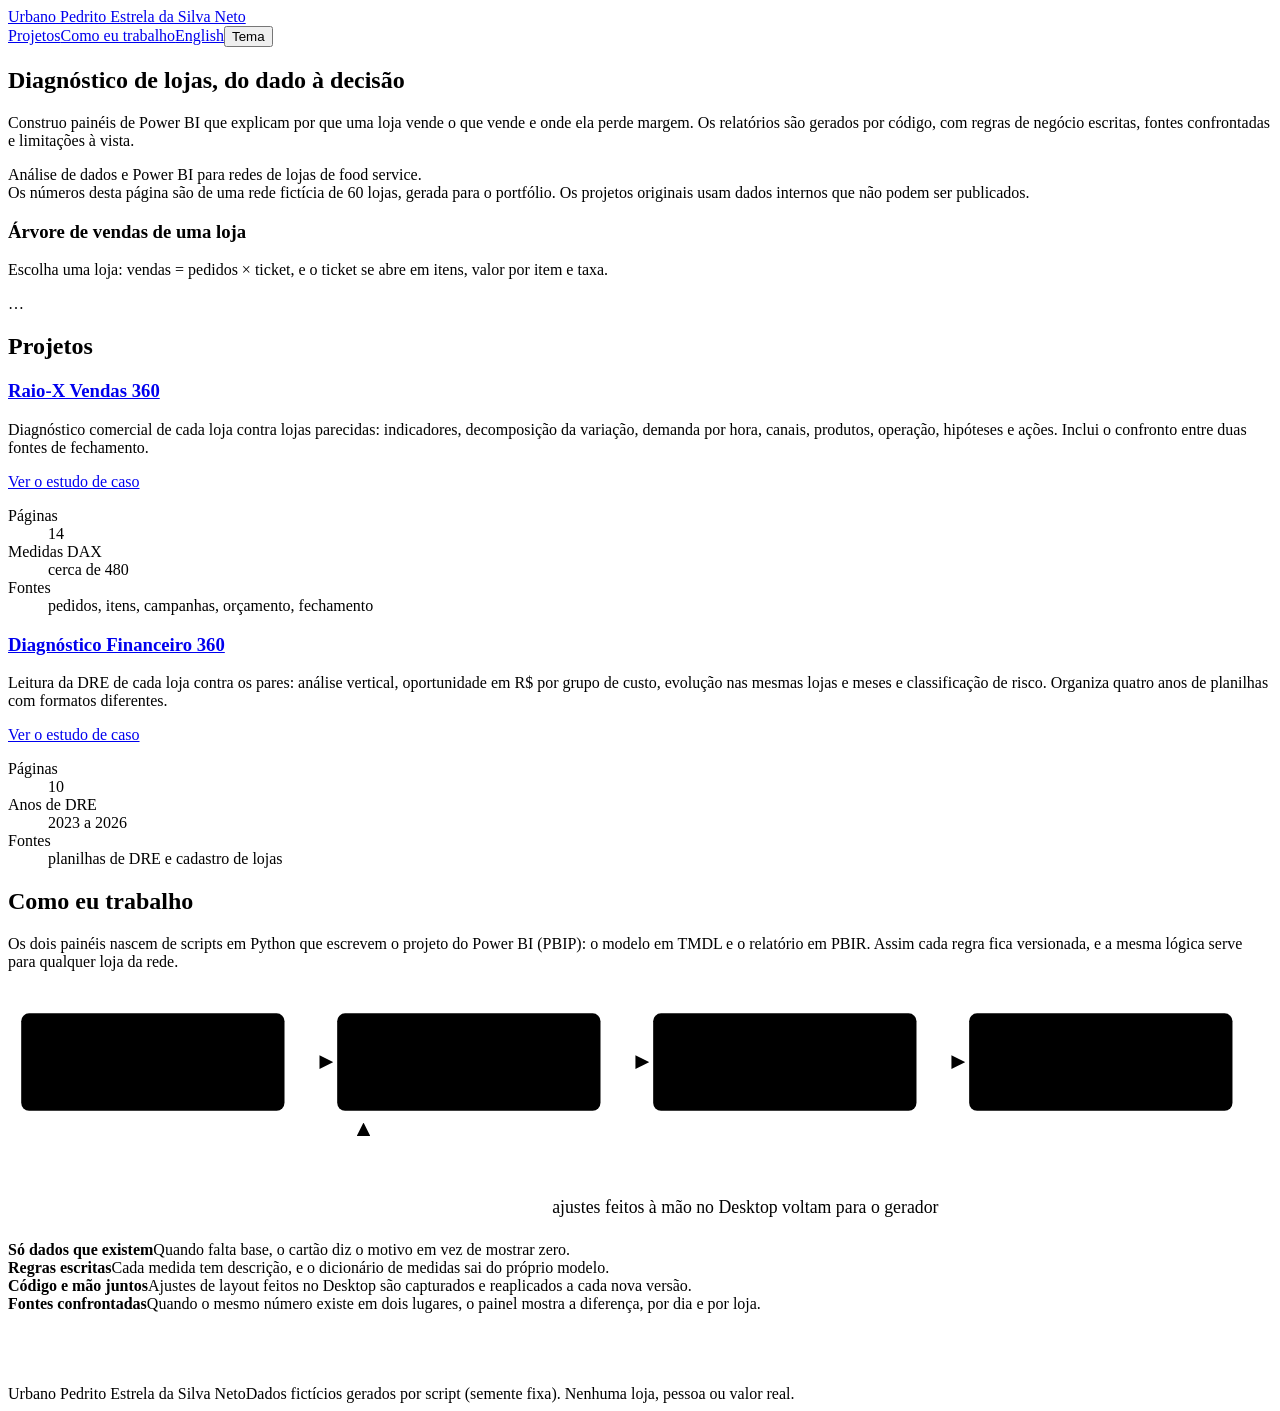
==== index.html @ 62ee89a6 "Add files via upload" ====
<!doctype html>
<html lang="pt-BR">
<head>
<meta charset="utf-8">
<meta name="viewport" content="width=device-width, initial-scale=1, viewport-fit=cover">
<meta name="claude:viewport-fit-sides" content="cover">
<title>Portfólio Diagnóstico 360</title>
<meta name="description" content="Construo painéis de Power BI que explicam por que uma loja vende o que vende e onde ela perde margem. Os relatórios são gerados por código, com regras de negócio escritas, fontes confrontadas e limitações à vista.">
<link rel="alternate" hreflang="en" href="en/index.html">
<link rel="preconnect" href="https://fonts.googleapis.com">
<link rel="preconnect" href="https://fonts.gstatic.com" crossorigin>
<link href="https://fonts.googleapis.com/css2?family=Archivo:wdth,wght@62..125,100..900&display=swap" rel="stylesheet">
<link rel="stylesheet" href="assets/css/site.css">
<link rel="icon" href="assets/img/icone.svg" type="image/svg+xml">
</head>
<body data-root="">
<header class="top"><div class="wrap">
<a class="brand" href="index.html">Urbano Pedrito Estrela da Silva Neto</a>
<nav aria-label="Projetos"><a href="index.html#projetos">Projetos</a><a href="index.html#como">Como eu trabalho</a><a class="lang" href="en/index.html" hreflang="en" lang="en">English</a><button class="theme-btn" type="button">Tema</button></nav>
</div></header>
<main>
<div class="wrap">
<section class="hero">
<div><h1>Diagnóstico de lojas, do dado à decisão</h1><p class="lead">Construo painéis de Power BI que explicam por que uma loja vende o que vende e onde ela perde margem. Os relatórios são gerados por código, com regras de negócio escritas, fontes confrontadas e limitações à vista.</p><p class="who">Análise de dados e Power BI para redes de lojas de food service.<br>Os números desta página são de uma rede fictícia de 60 lojas, gerada para o portfólio. Os projetos originais usam dados internos que não podem ser publicados.</p></div>
<div><section class="demo" data-demo="tree" data-store="1019" aria-label="Árvore de vendas de uma loja"><div class="demo-head"><div><h3>Árvore de vendas de uma loja</h3><p>Escolha uma loja: vendas = pedidos × ticket, e o ticket se abre em itens, valor por item e taxa.</p></div><div class="controls"></div></div><div class="demo-body"><p class="small">…</p></div></section></div>
</section>
<h2 id="projetos">Projetos</h2>
<div class="projects"><article class="project"><h3><a href="raio-x-vendas/index.html">Raio-X Vendas 360</a></h3><div><p>Diagnóstico comercial de cada loja contra lojas parecidas: indicadores, decomposição da variação, demanda por hora, canais, produtos, operação, hipóteses e ações. Inclui o confronto entre duas fontes de fechamento.</p><a class="go" href="raio-x-vendas/index.html">Ver o estudo de caso</a></div><dl><div><dt>Páginas</dt><dd>14</dd></div><div><dt>Medidas DAX</dt><dd>cerca de 480</dd></div><div><dt>Fontes</dt><dd>pedidos, itens, campanhas, orçamento, fechamento</dd></div></dl></article><article class="project"><h3><a href="diagnostico-financeiro/index.html">Diagnóstico Financeiro 360</a></h3><div><p>Leitura da DRE de cada loja contra os pares: análise vertical, oportunidade em R$ por grupo de custo, evolução nas mesmas lojas e meses e classificação de risco. Organiza quatro anos de planilhas com formatos diferentes.</p><a class="go" href="diagnostico-financeiro/index.html">Ver o estudo de caso</a></div><dl><div><dt>Páginas</dt><dd>10</dd></div><div><dt>Anos de DRE</dt><dd>2023 a 2026</dd></div><div><dt>Fontes</dt><dd>planilhas de DRE e cadastro de lojas</dd></div></dl></article></div>
<h2 id="como">Como eu trabalho</h2>
<p class="lead" style="margin-top:14px">Os dois painéis nascem de scripts em Python que escrevem o projeto do Power BI (PBIP): o modelo em TMDL e o relatório em PBIR. Assim cada regra fica versionada, e a mesma lógica serve para qualquer loja da rede.</p>
<div class="pipeline"><svg viewBox="0 0 960 190" role="img" aria-label="pipeline" xmlns="http://www.w3.org/2000/svg"><defs><marker id="arw" viewBox="0 0 10 10" refX="9" refY="5" markerWidth="7" markerHeight="7" orient="auto-start-reverse"><path d="M0,0 L10,5 L0,10 z" fill="var(--muted)"/></marker></defs><rect x="10" y="20" width="200" height="74" rx="6" fill="var(--surface)" stroke="var(--line-strong)" stroke-width="1"/><text x="26" y="50" font-size="17" font-weight="700" fill="var(--ink)">Fontes</text><text x="26" y="74" font-size="13.5" fill="var(--ink-2)">pedidos, planilhas, orçamento</text><line x1="214" y1="57" x2="246" y2="57" stroke="var(--muted)" stroke-width="1.5" marker-end="url(#arw)"/><rect x="250" y="20" width="200" height="74" rx="6" fill="var(--surface)" stroke="var(--sel)" stroke-width="2"/><text x="266" y="50" font-size="17" font-weight="700" fill="var(--ink)">Scripts Python</text><text x="266" y="74" font-size="13.5" fill="var(--ink-2)">modelo, medidas, páginas</text><line x1="454" y1="57" x2="486" y2="57" stroke="var(--muted)" stroke-width="1.5" marker-end="url(#arw)"/><rect x="490" y="20" width="200" height="74" rx="6" fill="var(--surface)" stroke="var(--line-strong)" stroke-width="1"/><text x="506" y="50" font-size="17" font-weight="700" fill="var(--ink)">Projeto PBIP</text><text x="506" y="74" font-size="13.5" fill="var(--ink-2)">TMDL + PBIR em texto</text><line x1="694" y1="57" x2="726" y2="57" stroke="var(--muted)" stroke-width="1.5" marker-end="url(#arw)"/><rect x="730" y="20" width="200" height="74" rx="6" fill="var(--surface)" stroke="var(--line-strong)" stroke-width="1"/><text x="746" y="50" font-size="17" font-weight="700" fill="var(--ink)">Power BI Desktop</text><text x="746" y="74" font-size="13.5" fill="var(--ink-2)">aplicar alterações externas</text><path d="M850,98 C850,150 850,150 790,150 L330,150 C270,150 270,150 270,104" fill="none" stroke="var(--muted)" stroke-width="1.5" stroke-dasharray="0" marker-end="url(#arw)"/><text x="560" y="172" font-size="13.5" text-anchor="middle" fill="var(--ink-2)">ajustes feitos à mão no Desktop voltam para o gerador</text></svg></div>
<div class="principles"><div><b>Só dados que existem</b><span>Quando falta base, o cartão diz o motivo em vez de mostrar zero.</span></div><div><b>Regras escritas</b><span>Cada medida tem descrição, e o dicionário de medidas sai do próprio modelo.</span></div><div><b>Código e mão juntos</b><span>Ajustes de layout feitos no Desktop são capturados e reaplicados a cada nova versão.</span></div><div><b>Fontes confrontadas</b><span>Quando o mesmo número existe em dois lugares, o painel mostra a diferença, por dia e por loja.</span></div></div>

<div style="height:72px"></div>
</div>
</main>
<footer><div class="wrap"><span>Urbano Pedrito Estrela da Silva Neto</span><span>Dados fictícios gerados por script (semente fixa). Nenhuma loja, pessoa ou valor real.</span></div></footer>
<noscript><div class="wrap noscript">JavaScript</div></noscript>
<script src="assets/js/demos.js" defer></script>
</body>
</html>
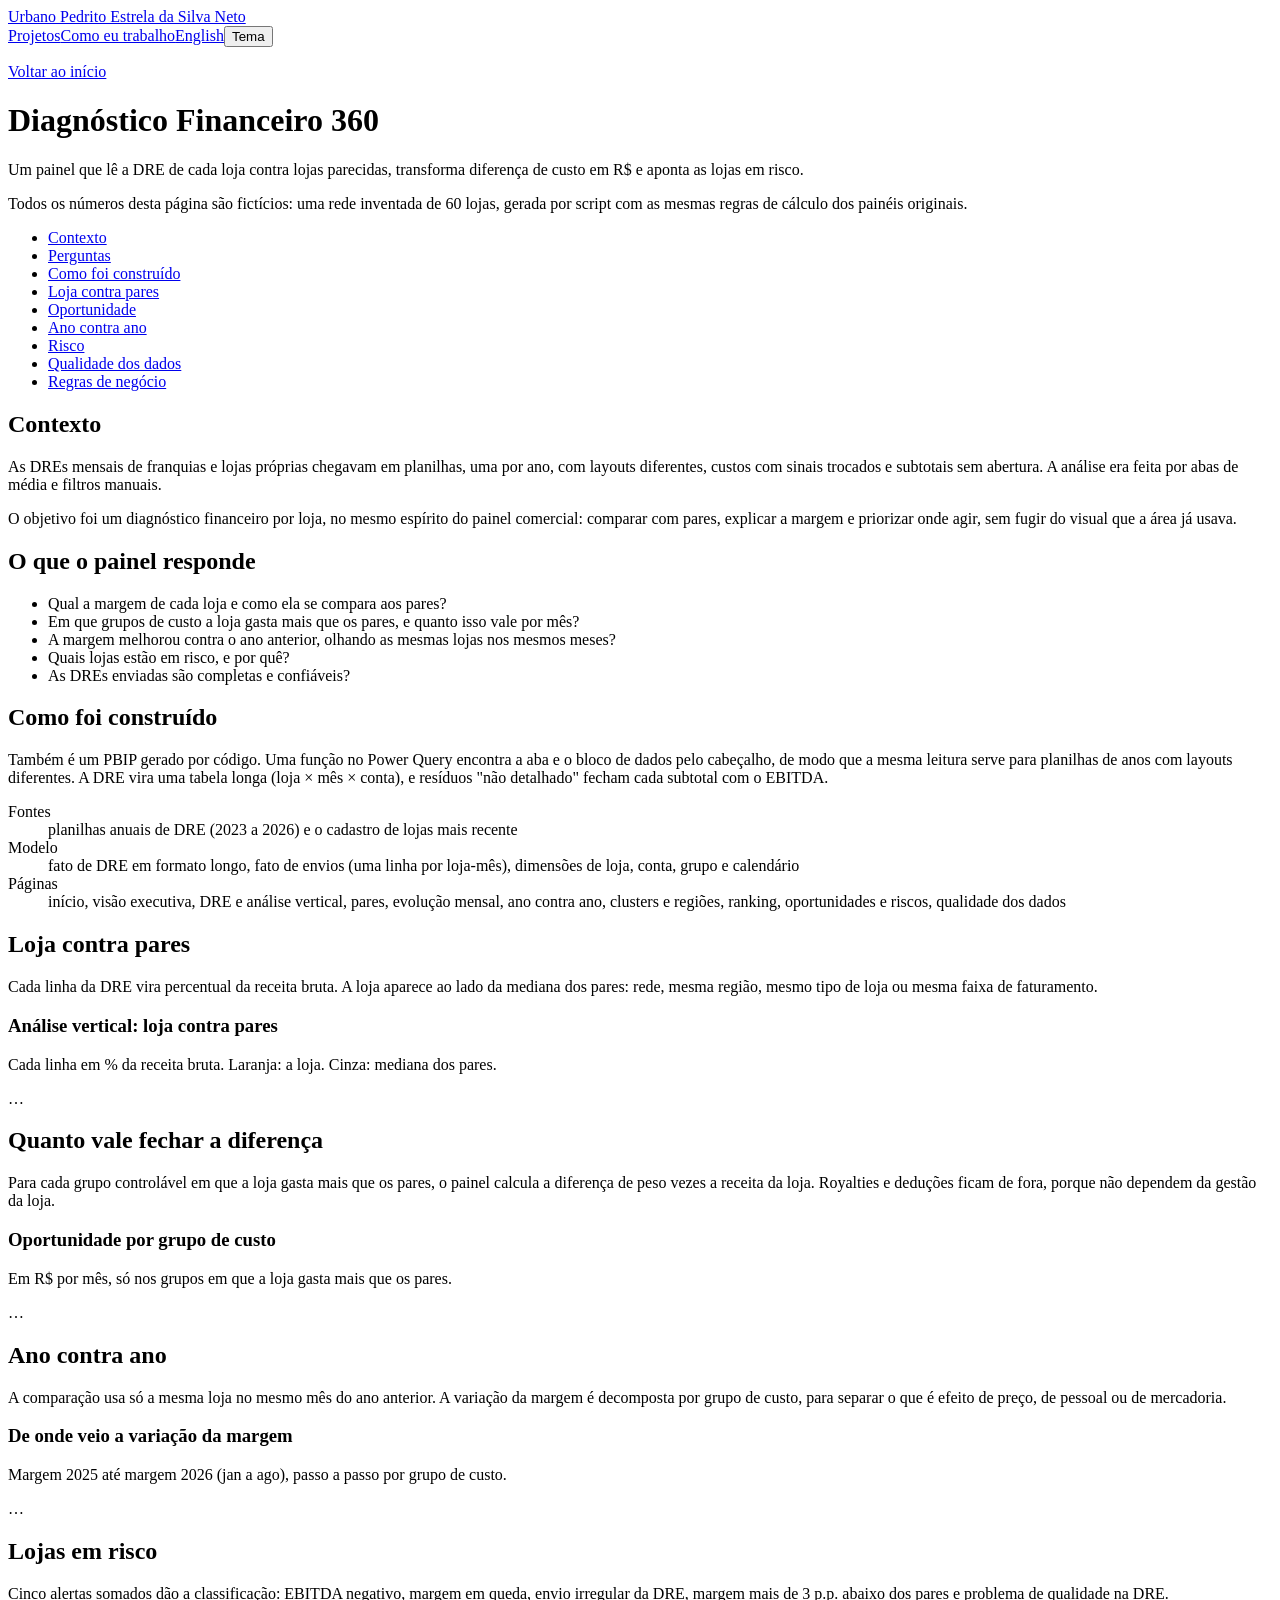
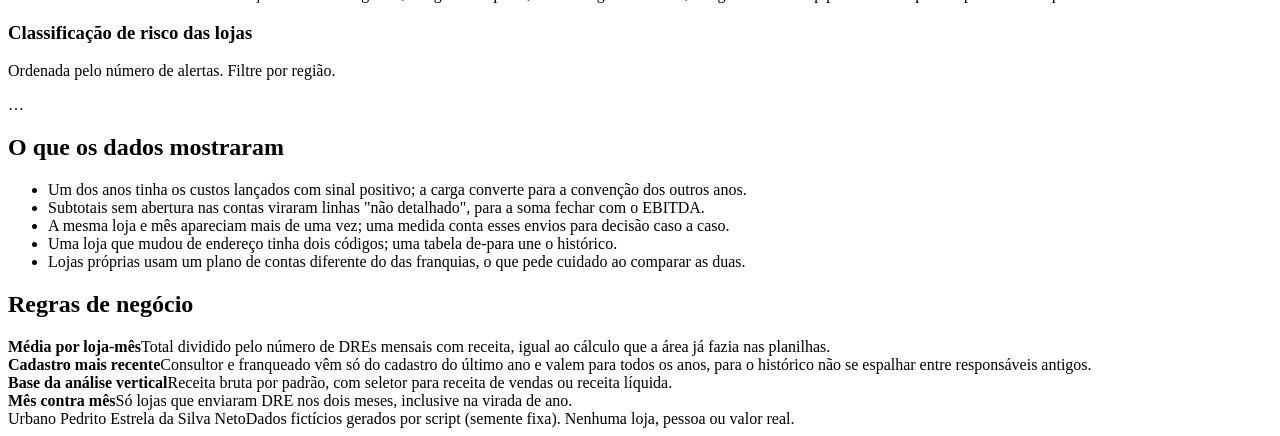
==== commit 397f3c9b: "Add files via upload" ====
--- a/index.html
+++ b/index.html
@@ -4,38 +4,31 @@
 <meta charset="utf-8">
 <meta name="viewport" content="width=device-width, initial-scale=1, viewport-fit=cover">
 <meta name="claude:viewport-fit-sides" content="cover">
-<title>Portfólio Diagnóstico 360</title>
-<meta name="description" content="Construo painéis de Power BI que explicam por que uma loja vende o que vende e onde ela perde margem. Os relatórios são gerados por código, com regras de negócio escritas, fontes confrontadas e limitações à vista.">
-<link rel="alternate" hreflang="en" href="en/index.html">
+<title>Diagnóstico Financeiro 360</title>
+<meta name="description" content="Um painel que lê a DRE de cada loja contra lojas parecidas, transforma diferença de custo em R$ e aponta as lojas em risco.">
+<link rel="alternate" hreflang="en" href="../en/financial-diagnosis/index.html">
 <link rel="preconnect" href="https://fonts.googleapis.com">
 <link rel="preconnect" href="https://fonts.gstatic.com" crossorigin>
 <link href="https://fonts.googleapis.com/css2?family=Archivo:wdth,wght@62..125,100..900&display=swap" rel="stylesheet">
-<link rel="stylesheet" href="assets/css/site.css">
-<link rel="icon" href="assets/img/icone.svg" type="image/svg+xml">
+<link rel="stylesheet" href="../assets/css/site.css">
+<link rel="icon" href="../assets/img/icone.svg" type="image/svg+xml">
 </head>
-<body data-root="">
+<body data-root="../">
 <header class="top"><div class="wrap">
-<a class="brand" href="index.html">Urbano Pedrito Estrela da Silva Neto</a>
-<nav aria-label="Projetos"><a href="index.html#projetos">Projetos</a><a href="index.html#como">Como eu trabalho</a><a class="lang" href="en/index.html" hreflang="en" lang="en">English</a><button class="theme-btn" type="button">Tema</button></nav>
+<a class="brand" href="../index.html">Urbano Pedrito Estrela da Silva Neto</a>
+<nav aria-label="Projetos"><a href="../index.html#projetos">Projetos</a><a href="../index.html#como">Como eu trabalho</a><a class="lang" href="../en/financial-diagnosis/index.html" hreflang="en" lang="en">English</a><button class="theme-btn" type="button">Tema</button></nav>
 </div></header>
 <main>
 <div class="wrap">
-<section class="hero">
-<div><h1>Diagnóstico de lojas, do dado à decisão</h1><p class="lead">Construo painéis de Power BI que explicam por que uma loja vende o que vende e onde ela perde margem. Os relatórios são gerados por código, com regras de negócio escritas, fontes confrontadas e limitações à vista.</p><p class="who">Análise de dados e Power BI para redes de lojas de food service.<br>Os números desta página são de uma rede fictícia de 60 lojas, gerada para o portfólio. Os projetos originais usam dados internos que não podem ser publicados.</p></div>
-<div><section class="demo" data-demo="tree" data-store="1019" aria-label="Árvore de vendas de uma loja"><div class="demo-head"><div><h3>Árvore de vendas de uma loja</h3><p>Escolha uma loja: vendas = pedidos × ticket, e o ticket se abre em itens, valor por item e taxa.</p></div><div class="controls"></div></div><div class="demo-body"><p class="small">…</p></div></section></div>
-</section>
-<h2 id="projetos">Projetos</h2>
-<div class="projects"><article class="project"><h3><a href="raio-x-vendas/index.html">Raio-X Vendas 360</a></h3><div><p>Diagnóstico comercial de cada loja contra lojas parecidas: indicadores, decomposição da variação, demanda por hora, canais, produtos, operação, hipóteses e ações. Inclui o confronto entre duas fontes de fechamento.</p><a class="go" href="raio-x-vendas/index.html">Ver o estudo de caso</a></div><dl><div><dt>Páginas</dt><dd>14</dd></div><div><dt>Medidas DAX</dt><dd>cerca de 480</dd></div><div><dt>Fontes</dt><dd>pedidos, itens, campanhas, orçamento, fechamento</dd></div></dl></article><article class="project"><h3><a href="diagnostico-financeiro/index.html">Diagnóstico Financeiro 360</a></h3><div><p>Leitura da DRE de cada loja contra os pares: análise vertical, oportunidade em R$ por grupo de custo, evolução nas mesmas lojas e meses e classificação de risco. Organiza quatro anos de planilhas com formatos diferentes.</p><a class="go" href="diagnostico-financeiro/index.html">Ver o estudo de caso</a></div><dl><div><dt>Páginas</dt><dd>10</dd></div><div><dt>Anos de DRE</dt><dd>2023 a 2026</dd></div><div><dt>Fontes</dt><dd>planilhas de DRE e cadastro de lojas</dd></div></dl></article></div>
-<h2 id="como">Como eu trabalho</h2>
-<p class="lead" style="margin-top:14px">Os dois painéis nascem de scripts em Python que escrevem o projeto do Power BI (PBIP): o modelo em TMDL e o relatório em PBIR. Assim cada regra fica versionada, e a mesma lógica serve para qualquer loja da rede.</p>
-<div class="pipeline"><svg viewBox="0 0 960 190" role="img" aria-label="pipeline" xmlns="http://www.w3.org/2000/svg"><defs><marker id="arw" viewBox="0 0 10 10" refX="9" refY="5" markerWidth="7" markerHeight="7" orient="auto-start-reverse"><path d="M0,0 L10,5 L0,10 z" fill="var(--muted)"/></marker></defs><rect x="10" y="20" width="200" height="74" rx="6" fill="var(--surface)" stroke="var(--line-strong)" stroke-width="1"/><text x="26" y="50" font-size="17" font-weight="700" fill="var(--ink)">Fontes</text><text x="26" y="74" font-size="13.5" fill="var(--ink-2)">pedidos, planilhas, orçamento</text><line x1="214" y1="57" x2="246" y2="57" stroke="var(--muted)" stroke-width="1.5" marker-end="url(#arw)"/><rect x="250" y="20" width="200" height="74" rx="6" fill="var(--surface)" stroke="var(--sel)" stroke-width="2"/><text x="266" y="50" font-size="17" font-weight="700" fill="var(--ink)">Scripts Python</text><text x="266" y="74" font-size="13.5" fill="var(--ink-2)">modelo, medidas, páginas</text><line x1="454" y1="57" x2="486" y2="57" stroke="var(--muted)" stroke-width="1.5" marker-end="url(#arw)"/><rect x="490" y="20" width="200" height="74" rx="6" fill="var(--surface)" stroke="var(--line-strong)" stroke-width="1"/><text x="506" y="50" font-size="17" font-weight="700" fill="var(--ink)">Projeto PBIP</text><text x="506" y="74" font-size="13.5" fill="var(--ink-2)">TMDL + PBIR em texto</text><line x1="694" y1="57" x2="726" y2="57" stroke="var(--muted)" stroke-width="1.5" marker-end="url(#arw)"/><rect x="730" y="20" width="200" height="74" rx="6" fill="var(--surface)" stroke="var(--line-strong)" stroke-width="1"/><text x="746" y="50" font-size="17" font-weight="700" fill="var(--ink)">Power BI Desktop</text><text x="746" y="74" font-size="13.5" fill="var(--ink-2)">aplicar alterações externas</text><path d="M850,98 C850,150 850,150 790,150 L330,150 C270,150 270,150 270,104" fill="none" stroke="var(--muted)" stroke-width="1.5" stroke-dasharray="0" marker-end="url(#arw)"/><text x="560" y="172" font-size="13.5" text-anchor="middle" fill="var(--ink-2)">ajustes feitos à mão no Desktop voltam para o gerador</text></svg></div>
-<div class="principles"><div><b>Só dados que existem</b><span>Quando falta base, o cartão diz o motivo em vez de mostrar zero.</span></div><div><b>Regras escritas</b><span>Cada medida tem descrição, e o dicionário de medidas sai do próprio modelo.</span></div><div><b>Código e mão juntos</b><span>Ajustes de layout feitos no Desktop são capturados e reaplicados a cada nova versão.</span></div><div><b>Fontes confrontadas</b><span>Quando o mesmo número existe em dois lugares, o painel mostra a diferença, por dia e por loja.</span></div></div>
-
-<div style="height:72px"></div>
+<header class="case-head"><p class="small"><a href="../index.html">Voltar ao início</a></p>
+<h1>Diagnóstico Financeiro 360</h1><p class="lead">Um painel que lê a DRE de cada loja contra lojas parecidas, transforma diferença de custo em R$ e aponta as lojas em risco.</p>
+<p class="notice">Todos os números desta página são fictícios: uma rede inventada de 60 lojas, gerada por script com as mesmas regras de cálculo dos painéis originais.</p>
+<ul class="toc"><li><a href="#contexto">Contexto</a></li><li><a href="#perguntas">Perguntas</a></li><li><a href="#construcao">Como foi construído</a></li><li><a href="#pares">Loja contra pares</a></li><li><a href="#oportunidade">Oportunidade</a></li><li><a href="#evolucao">Ano contra ano</a></li><li><a href="#risco">Risco</a></li><li><a href="#qualidade">Qualidade dos dados</a></li><li><a href="#regras">Regras de negócio</a></li></ul></header>
+<div class="body"><h2 id="contexto">Contexto</h2><p>As DREs mensais de franquias e lojas próprias chegavam em planilhas, uma por ano, com layouts diferentes, custos com sinais trocados e subtotais sem abertura. A análise era feita por abas de média e filtros manuais.</p><p>O objetivo foi um diagnóstico financeiro por loja, no mesmo espírito do painel comercial: comparar com pares, explicar a margem e priorizar onde agir, sem fugir do visual que a área já usava.</p><h2 id="perguntas">O que o painel responde</h2><ul class="plain"><li>Qual a margem de cada loja e como ela se compara aos pares?</li><li>Em que grupos de custo a loja gasta mais que os pares, e quanto isso vale por mês?</li><li>A margem melhorou contra o ano anterior, olhando as mesmas lojas nos mesmos meses?</li><li>Quais lojas estão em risco, e por quê?</li><li>As DREs enviadas são completas e confiáveis?</li></ul><h2 id="construcao">Como foi construído</h2><p>Também é um PBIP gerado por código. Uma função no Power Query encontra a aba e o bloco de dados pelo cabeçalho, de modo que a mesma leitura serve para planilhas de anos com layouts diferentes. A DRE vira uma tabela longa (loja × mês × conta), e resíduos "não detalhado" fecham cada subtotal com o EBITDA.</p><dl class="facts"><dt>Fontes</dt><dd>planilhas anuais de DRE (2023 a 2026) e o cadastro de lojas mais recente</dd><dt>Modelo</dt><dd>fato de DRE em formato longo, fato de envios (uma linha por loja-mês), dimensões de loja, conta, grupo e calendário</dd><dt>Páginas</dt><dd>início, visão executiva, DRE e análise vertical, pares, evolução mensal, ano contra ano, clusters e regiões, ranking, oportunidades e riscos, qualidade dos dados</dd></dl><h2 id="pares">Loja contra pares</h2><p>Cada linha da DRE vira percentual da receita bruta. A loja aparece ao lado da mediana dos pares: rede, mesma região, mesmo tipo de loja ou mesma faixa de faturamento.</p><section class="demo" data-demo="dre" aria-label="Análise vertical: loja contra pares"><div class="demo-head"><div><h3>Análise vertical: loja contra pares</h3><p>Cada linha em % da receita bruta. Laranja: a loja. Cinza: mediana dos pares.</p></div><div class="controls"></div></div><div class="demo-body"><p class="small">…</p></div></section><h2 id="oportunidade">Quanto vale fechar a diferença</h2><p>Para cada grupo controlável em que a loja gasta mais que os pares, o painel calcula a diferença de peso vezes a receita da loja. Royalties e deduções ficam de fora, porque não dependem da gestão da loja.</p><section class="demo" data-demo="oport" aria-label="Oportunidade por grupo de custo"><div class="demo-head"><div><h3>Oportunidade por grupo de custo</h3><p>Em R$ por mês, só nos grupos em que a loja gasta mais que os pares.</p></div><div class="controls"></div></div><div class="demo-body"><p class="small">…</p></div></section><h2 id="evolucao">Ano contra ano</h2><p>A comparação usa só a mesma loja no mesmo mês do ano anterior. A variação da margem é decomposta por grupo de custo, para separar o que é efeito de preço, de pessoal ou de mercadoria.</p><section class="demo" data-demo="yoy" aria-label="De onde veio a variação da margem"><div class="demo-head"><div><h3>De onde veio a variação da margem</h3><p>Margem 2025 até margem 2026 (jan a ago), passo a passo por grupo de custo.</p></div><div class="controls"></div></div><div class="demo-body"><p class="small">…</p></div></section><h2 id="risco">Lojas em risco</h2><p>Cinco alertas somados dão a classificação: EBITDA negativo, margem em queda, envio irregular da DRE, margem mais de 3 p.p. abaixo dos pares e problema de qualidade na DRE.</p><section class="demo" data-demo="risco" aria-label="Classificação de risco das lojas"><div class="demo-head"><div><h3>Classificação de risco das lojas</h3><p>Ordenada pelo número de alertas. Filtre por região.</p></div><div class="controls"></div></div><div class="demo-body"><p class="small">…</p></div></section><h2 id="qualidade">O que os dados mostraram</h2><ul class="plain"><li>Um dos anos tinha os custos lançados com sinal positivo; a carga converte para a convenção dos outros anos.</li><li>Subtotais sem abertura nas contas viraram linhas "não detalhado", para a soma fechar com o EBITDA.</li><li>A mesma loja e mês apareciam mais de uma vez; uma medida conta esses envios para decisão caso a caso.</li><li>Uma loja que mudou de endereço tinha dois códigos; uma tabela de-para une o histórico.</li><li>Lojas próprias usam um plano de contas diferente do das franquias, o que pede cuidado ao comparar as duas.</li></ul><h2 id="regras">Regras de negócio</h2><div class="rules"><div><b>Média por loja-mês</b><span>Total dividido pelo número de DREs mensais com receita, igual ao cálculo que a área já fazia nas planilhas.</span></div><div><b>Cadastro mais recente</b><span>Consultor e franqueado vêm só do cadastro do último ano e valem para todos os anos, para o histórico não se espalhar entre responsáveis antigos.</span></div><div><b>Base da análise vertical</b><span>Receita bruta por padrão, com seletor para receita de vendas ou receita líquida.</span></div><div><b>Mês contra mês</b><span>Só lojas que enviaram DRE nos dois meses, inclusive na virada de ano.</span></div></div></div>
 </div>
 </main>
 <footer><div class="wrap"><span>Urbano Pedrito Estrela da Silva Neto</span><span>Dados fictícios gerados por script (semente fixa). Nenhuma loja, pessoa ou valor real.</span></div></footer>
 <noscript><div class="wrap noscript">JavaScript</div></noscript>
-<script src="assets/js/demos.js" defer></script>
+<script src="../assets/js/demos.js" defer></script>
 </body>
 </html>
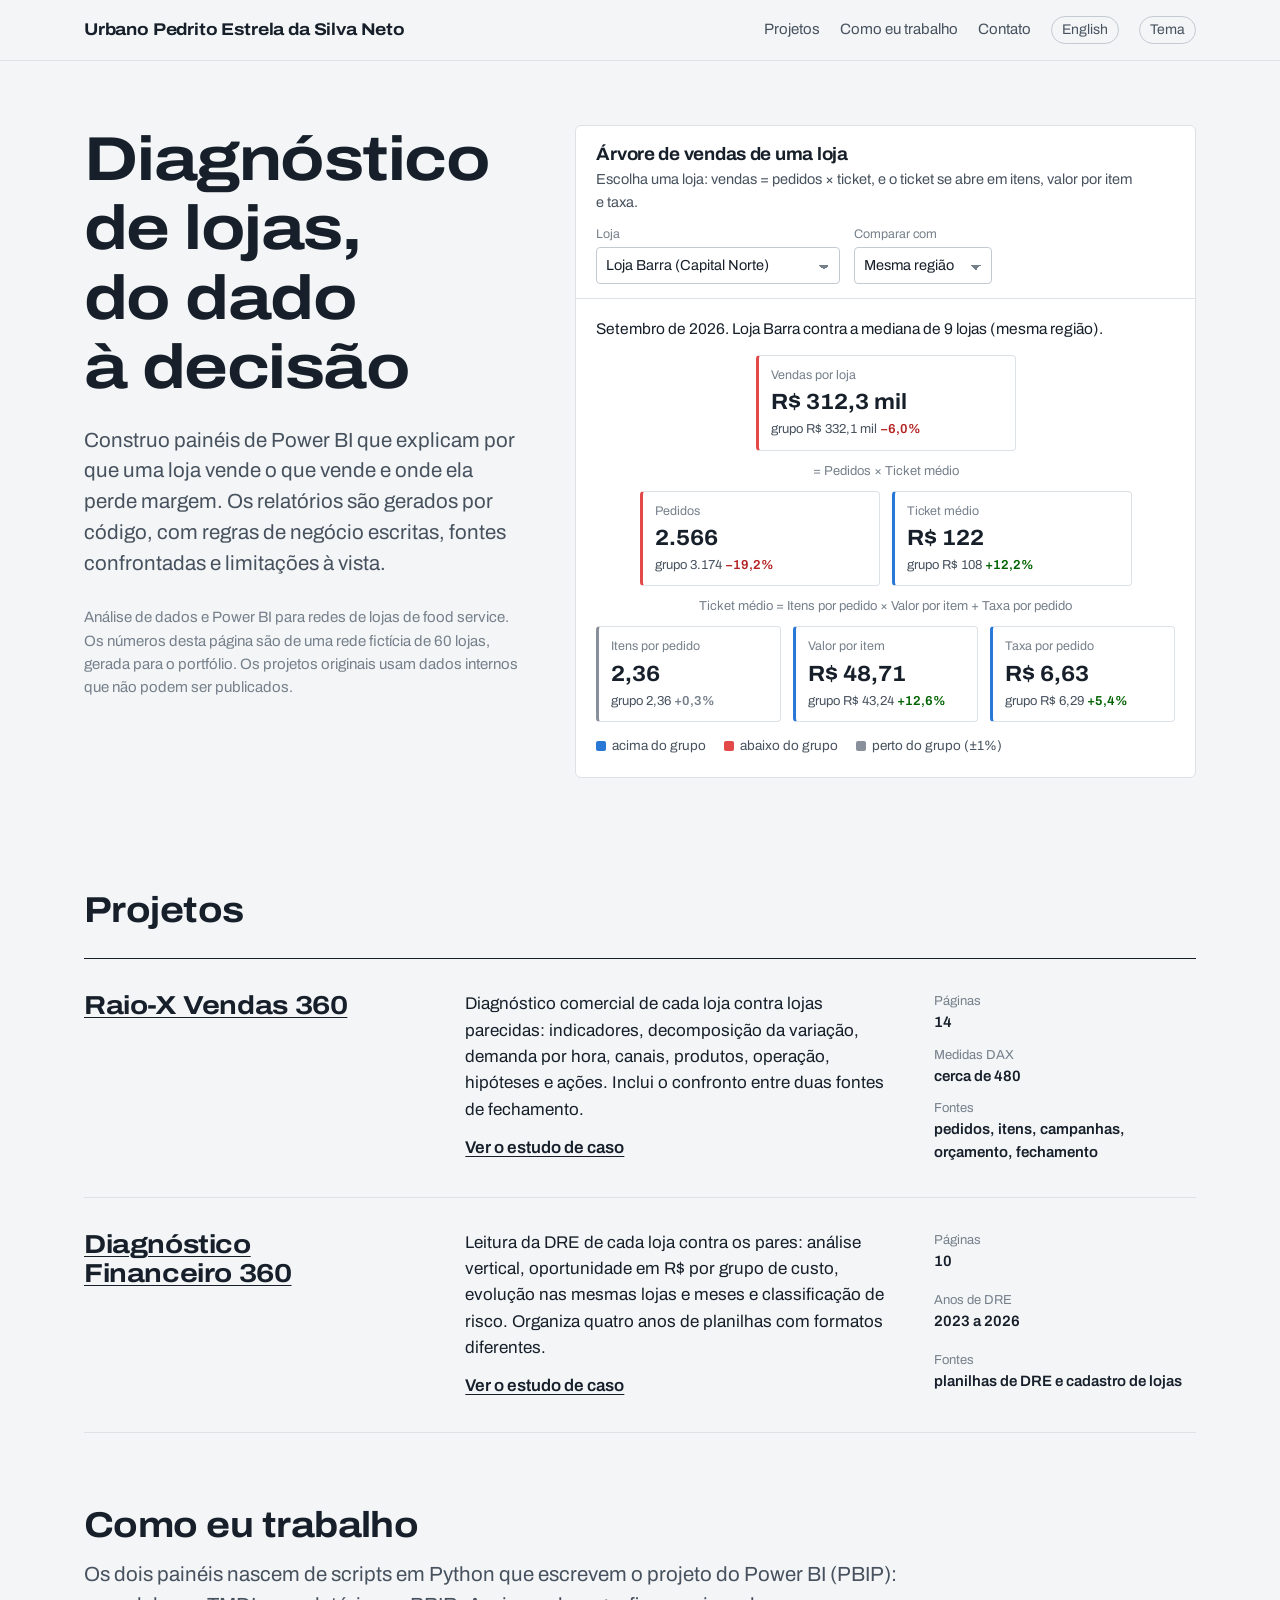
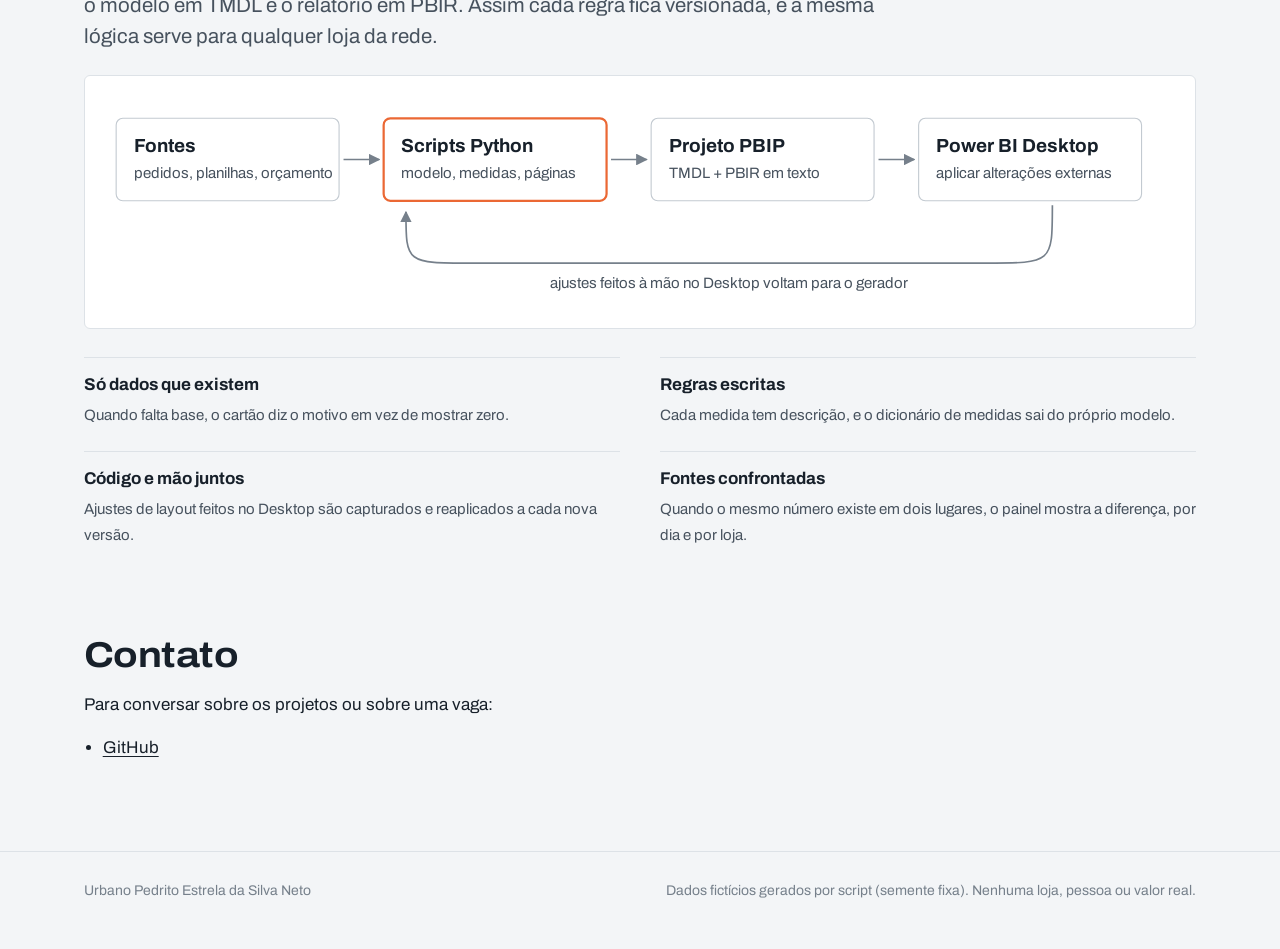
==== commit 87984f7e: "Corrige página inicial do portfólio" ====
--- a/index.html
+++ b/index.html
@@ -1,34 +1,41 @@
-<!doctype html>
-<html lang="pt-BR">
-<head>
-<meta charset="utf-8">
-<meta name="viewport" content="width=device-width, initial-scale=1, viewport-fit=cover">
-<meta name="claude:viewport-fit-sides" content="cover">
-<title>Diagnóstico Financeiro 360</title>
-<meta name="description" content="Um painel que lê a DRE de cada loja contra lojas parecidas, transforma diferença de custo em R$ e aponta as lojas em risco.">
-<link rel="alternate" hreflang="en" href="../en/financial-diagnosis/index.html">
-<link rel="preconnect" href="https://fonts.googleapis.com">
-<link rel="preconnect" href="https://fonts.gstatic.com" crossorigin>
-<link href="https://fonts.googleapis.com/css2?family=Archivo:wdth,wght@62..125,100..900&display=swap" rel="stylesheet">
-<link rel="stylesheet" href="../assets/css/site.css">
-<link rel="icon" href="../assets/img/icone.svg" type="image/svg+xml">
-</head>
-<body data-root="../">
-<header class="top"><div class="wrap">
-<a class="brand" href="../index.html">Urbano Pedrito Estrela da Silva Neto</a>
-<nav aria-label="Projetos"><a href="../index.html#projetos">Projetos</a><a href="../index.html#como">Como eu trabalho</a><a class="lang" href="../en/financial-diagnosis/index.html" hreflang="en" lang="en">English</a><button class="theme-btn" type="button">Tema</button></nav>
-</div></header>
-<main>
-<div class="wrap">
-<header class="case-head"><p class="small"><a href="../index.html">Voltar ao início</a></p>
-<h1>Diagnóstico Financeiro 360</h1><p class="lead">Um painel que lê a DRE de cada loja contra lojas parecidas, transforma diferença de custo em R$ e aponta as lojas em risco.</p>
-<p class="notice">Todos os números desta página são fictícios: uma rede inventada de 60 lojas, gerada por script com as mesmas regras de cálculo dos painéis originais.</p>
-<ul class="toc"><li><a href="#contexto">Contexto</a></li><li><a href="#perguntas">Perguntas</a></li><li><a href="#construcao">Como foi construído</a></li><li><a href="#pares">Loja contra pares</a></li><li><a href="#oportunidade">Oportunidade</a></li><li><a href="#evolucao">Ano contra ano</a></li><li><a href="#risco">Risco</a></li><li><a href="#qualidade">Qualidade dos dados</a></li><li><a href="#regras">Regras de negócio</a></li></ul></header>
-<div class="body"><h2 id="contexto">Contexto</h2><p>As DREs mensais de franquias e lojas próprias chegavam em planilhas, uma por ano, com layouts diferentes, custos com sinais trocados e subtotais sem abertura. A análise era feita por abas de média e filtros manuais.</p><p>O objetivo foi um diagnóstico financeiro por loja, no mesmo espírito do painel comercial: comparar com pares, explicar a margem e priorizar onde agir, sem fugir do visual que a área já usava.</p><h2 id="perguntas">O que o painel responde</h2><ul class="plain"><li>Qual a margem de cada loja e como ela se compara aos pares?</li><li>Em que grupos de custo a loja gasta mais que os pares, e quanto isso vale por mês?</li><li>A margem melhorou contra o ano anterior, olhando as mesmas lojas nos mesmos meses?</li><li>Quais lojas estão em risco, e por quê?</li><li>As DREs enviadas são completas e confiáveis?</li></ul><h2 id="construcao">Como foi construído</h2><p>Também é um PBIP gerado por código. Uma função no Power Query encontra a aba e o bloco de dados pelo cabeçalho, de modo que a mesma leitura serve para planilhas de anos com layouts diferentes. A DRE vira uma tabela longa (loja × mês × conta), e resíduos "não detalhado" fecham cada subtotal com o EBITDA.</p><dl class="facts"><dt>Fontes</dt><dd>planilhas anuais de DRE (2023 a 2026) e o cadastro de lojas mais recente</dd><dt>Modelo</dt><dd>fato de DRE em formato longo, fato de envios (uma linha por loja-mês), dimensões de loja, conta, grupo e calendário</dd><dt>Páginas</dt><dd>início, visão executiva, DRE e análise vertical, pares, evolução mensal, ano contra ano, clusters e regiões, ranking, oportunidades e riscos, qualidade dos dados</dd></dl><h2 id="pares">Loja contra pares</h2><p>Cada linha da DRE vira percentual da receita bruta. A loja aparece ao lado da mediana dos pares: rede, mesma região, mesmo tipo de loja ou mesma faixa de faturamento.</p><section class="demo" data-demo="dre" aria-label="Análise vertical: loja contra pares"><div class="demo-head"><div><h3>Análise vertical: loja contra pares</h3><p>Cada linha em % da receita bruta. Laranja: a loja. Cinza: mediana dos pares.</p></div><div class="controls"></div></div><div class="demo-body"><p class="small">…</p></div></section><h2 id="oportunidade">Quanto vale fechar a diferença</h2><p>Para cada grupo controlável em que a loja gasta mais que os pares, o painel calcula a diferença de peso vezes a receita da loja. Royalties e deduções ficam de fora, porque não dependem da gestão da loja.</p><section class="demo" data-demo="oport" aria-label="Oportunidade por grupo de custo"><div class="demo-head"><div><h3>Oportunidade por grupo de custo</h3><p>Em R$ por mês, só nos grupos em que a loja gasta mais que os pares.</p></div><div class="controls"></div></div><div class="demo-body"><p class="small">…</p></div></section><h2 id="evolucao">Ano contra ano</h2><p>A comparação usa só a mesma loja no mesmo mês do ano anterior. A variação da margem é decomposta por grupo de custo, para separar o que é efeito de preço, de pessoal ou de mercadoria.</p><section class="demo" data-demo="yoy" aria-label="De onde veio a variação da margem"><div class="demo-head"><div><h3>De onde veio a variação da margem</h3><p>Margem 2025 até margem 2026 (jan a ago), passo a passo por grupo de custo.</p></div><div class="controls"></div></div><div class="demo-body"><p class="small">…</p></div></section><h2 id="risco">Lojas em risco</h2><p>Cinco alertas somados dão a classificação: EBITDA negativo, margem em queda, envio irregular da DRE, margem mais de 3 p.p. abaixo dos pares e problema de qualidade na DRE.</p><section class="demo" data-demo="risco" aria-label="Classificação de risco das lojas"><div class="demo-head"><div><h3>Classificação de risco das lojas</h3><p>Ordenada pelo número de alertas. Filtre por região.</p></div><div class="controls"></div></div><div class="demo-body"><p class="small">…</p></div></section><h2 id="qualidade">O que os dados mostraram</h2><ul class="plain"><li>Um dos anos tinha os custos lançados com sinal positivo; a carga converte para a convenção dos outros anos.</li><li>Subtotais sem abertura nas contas viraram linhas "não detalhado", para a soma fechar com o EBITDA.</li><li>A mesma loja e mês apareciam mais de uma vez; uma medida conta esses envios para decisão caso a caso.</li><li>Uma loja que mudou de endereço tinha dois códigos; uma tabela de-para une o histórico.</li><li>Lojas próprias usam um plano de contas diferente do das franquias, o que pede cuidado ao comparar as duas.</li></ul><h2 id="regras">Regras de negócio</h2><div class="rules"><div><b>Média por loja-mês</b><span>Total dividido pelo número de DREs mensais com receita, igual ao cálculo que a área já fazia nas planilhas.</span></div><div><b>Cadastro mais recente</b><span>Consultor e franqueado vêm só do cadastro do último ano e valem para todos os anos, para o histórico não se espalhar entre responsáveis antigos.</span></div><div><b>Base da análise vertical</b><span>Receita bruta por padrão, com seletor para receita de vendas ou receita líquida.</span></div><div><b>Mês contra mês</b><span>Só lojas que enviaram DRE nos dois meses, inclusive na virada de ano.</span></div></div></div>
-</div>
-</main>
-<footer><div class="wrap"><span>Urbano Pedrito Estrela da Silva Neto</span><span>Dados fictícios gerados por script (semente fixa). Nenhuma loja, pessoa ou valor real.</span></div></footer>
-<noscript><div class="wrap noscript">JavaScript</div></noscript>
-<script src="../assets/js/demos.js" defer></script>
-</body>
-</html>
+<!doctype html>
+<html lang="pt-BR">
+<head>
+<meta charset="utf-8">
+<meta name="viewport" content="width=device-width, initial-scale=1, viewport-fit=cover">
+<meta name="claude:viewport-fit-sides" content="cover">
+<title>Portfólio Diagnóstico 360</title>
+<meta name="description" content="Construo painéis de Power BI que explicam por que uma loja vende o que vende e onde ela perde margem. Os relatórios são gerados por código, com regras de negócio escritas, fontes confrontadas e limitações à vista.">
+<link rel="alternate" hreflang="en" href="en/index.html">
+<link rel="preconnect" href="https://fonts.googleapis.com">
+<link rel="preconnect" href="https://fonts.gstatic.com" crossorigin>
+<link href="https://fonts.googleapis.com/css2?family=Archivo:wdth,wght@62..125,100..900&display=swap" rel="stylesheet">
+<link rel="stylesheet" href="assets/css/site.css">
+<link rel="icon" href="assets/img/icone.svg" type="image/svg+xml">
+</head>
+<body data-root="">
+<header class="top"><div class="wrap">
+<a class="brand" href="index.html">Urbano Pedrito Estrela da Silva Neto</a>
+<nav aria-label="Projetos"><a href="index.html#projetos">Projetos</a><a href="index.html#como">Como eu trabalho</a><a href="index.html#contato">Contato</a><a class="lang" href="en/index.html" hreflang="en" lang="en">English</a><button class="theme-btn" type="button">Tema</button></nav>
+</div></header>
+<main>
+<div class="wrap">
+<section class="hero">
+<div><h1>Diagnóstico de lojas, do dado à decisão</h1><p class="lead">Construo painéis de Power BI que explicam por que uma loja vende o que vende e onde ela perde margem. Os relatórios são gerados por código, com regras de negócio escritas, fontes confrontadas e limitações à vista.</p><p class="who">Análise de dados e Power BI para redes de lojas de food service.<br>Os números desta página são de uma rede fictícia de 60 lojas, gerada para o portfólio. Os projetos originais usam dados internos que não podem ser publicados.</p></div>
+<div><section class="demo" data-demo="tree" data-store="1019" aria-label="Árvore de vendas de uma loja"><div class="demo-head"><div><h3>Árvore de vendas de uma loja</h3><p>Escolha uma loja: vendas = pedidos × ticket, e o ticket se abre em itens, valor por item e taxa.</p></div><div class="controls"></div></div><div class="demo-body"><p class="small">…</p></div></section></div>
+</section>
+<h2 id="projetos">Projetos</h2>
+<div class="projects"><article class="project"><h3><a href="raio-x-vendas/index.html">Raio-X Vendas 360</a></h3><div><p>Diagnóstico comercial de cada loja contra lojas parecidas: indicadores, decomposição da variação, demanda por hora, canais, produtos, operação, hipóteses e ações. Inclui o confronto entre duas fontes de fechamento.</p><a class="go" href="raio-x-vendas/index.html">Ver o estudo de caso</a></div><dl><div><dt>Páginas</dt><dd>14</dd></div><div><dt>Medidas DAX</dt><dd>cerca de 480</dd></div><div><dt>Fontes</dt><dd>pedidos, itens, campanhas, orçamento, fechamento</dd></div></dl></article><article class="project"><h3><a href="diagnostico-financeiro/index.html">Diagnóstico Financeiro 360</a></h3><div><p>Leitura da DRE de cada loja contra os pares: análise vertical, oportunidade em R$ por grupo de custo, evolução nas mesmas lojas e meses e classificação de risco. Organiza quatro anos de planilhas com formatos diferentes.</p><a class="go" href="diagnostico-financeiro/index.html">Ver o estudo de caso</a></div><dl><div><dt>Páginas</dt><dd>10</dd></div><div><dt>Anos de DRE</dt><dd>2023 a 2026</dd></div><div><dt>Fontes</dt><dd>planilhas de DRE e cadastro de lojas</dd></div></dl></article></div>
+<h2 id="como">Como eu trabalho</h2>
+<p class="lead" style="margin-top:14px">Os dois painéis nascem de scripts em Python que escrevem o projeto do Power BI (PBIP): o modelo em TMDL e o relatório em PBIR. Assim cada regra fica versionada, e a mesma lógica serve para qualquer loja da rede.</p>
+<div class="pipeline"><svg viewBox="0 0 960 190" role="img" aria-label="pipeline" xmlns="http://www.w3.org/2000/svg"><defs><marker id="arw" viewBox="0 0 10 10" refX="9" refY="5" markerWidth="7" markerHeight="7" orient="auto-start-reverse"><path d="M0,0 L10,5 L0,10 z" fill="var(--muted)"/></marker></defs><rect x="10" y="20" width="200" height="74" rx="6" fill="var(--surface)" stroke="var(--line-strong)" stroke-width="1"/><text x="26" y="50" font-size="17" font-weight="700" fill="var(--ink)">Fontes</text><text x="26" y="74" font-size="13.5" fill="var(--ink-2)">pedidos, planilhas, orçamento</text><line x1="214" y1="57" x2="246" y2="57" stroke="var(--muted)" stroke-width="1.5" marker-end="url(#arw)"/><rect x="250" y="20" width="200" height="74" rx="6" fill="var(--surface)" stroke="var(--sel)" stroke-width="2"/><text x="266" y="50" font-size="17" font-weight="700" fill="var(--ink)">Scripts Python</text><text x="266" y="74" font-size="13.5" fill="var(--ink-2)">modelo, medidas, páginas</text><line x1="454" y1="57" x2="486" y2="57" stroke="var(--muted)" stroke-width="1.5" marker-end="url(#arw)"/><rect x="490" y="20" width="200" height="74" rx="6" fill="var(--surface)" stroke="var(--line-strong)" stroke-width="1"/><text x="506" y="50" font-size="17" font-weight="700" fill="var(--ink)">Projeto PBIP</text><text x="506" y="74" font-size="13.5" fill="var(--ink-2)">TMDL + PBIR em texto</text><line x1="694" y1="57" x2="726" y2="57" stroke="var(--muted)" stroke-width="1.5" marker-end="url(#arw)"/><rect x="730" y="20" width="200" height="74" rx="6" fill="var(--surface)" stroke="var(--line-strong)" stroke-width="1"/><text x="746" y="50" font-size="17" font-weight="700" fill="var(--ink)">Power BI Desktop</text><text x="746" y="74" font-size="13.5" fill="var(--ink-2)">aplicar alterações externas</text><path d="M850,98 C850,150 850,150 790,150 L330,150 C270,150 270,150 270,104" fill="none" stroke="var(--muted)" stroke-width="1.5" stroke-dasharray="0" marker-end="url(#arw)"/><text x="560" y="172" font-size="13.5" text-anchor="middle" fill="var(--ink-2)">ajustes feitos à mão no Desktop voltam para o gerador</text></svg></div>
+<div class="principles"><div><b>Só dados que existem</b><span>Quando falta base, o cartão diz o motivo em vez de mostrar zero.</span></div><div><b>Regras escritas</b><span>Cada medida tem descrição, e o dicionário de medidas sai do próprio modelo.</span></div><div><b>Código e mão juntos</b><span>Ajustes de layout feitos no Desktop são capturados e reaplicados a cada nova versão.</span></div><div><b>Fontes confrontadas</b><span>Quando o mesmo número existe em dois lugares, o painel mostra a diferença, por dia e por loja.</span></div></div>
+<h2 id="contato">Contato</h2><p>Para conversar sobre os projetos ou sobre uma vaga:</p><ul class="plain"><li><a href="https://github.com/urbanoestrela">GitHub</a></li></ul>
+<div style="height:72px"></div>
+</div>
+</main>
+<footer><div class="wrap"><span>Urbano Pedrito Estrela da Silva Neto</span><span>Dados fictícios gerados por script (semente fixa). Nenhuma loja, pessoa ou valor real.</span></div></footer>
+<noscript><div class="wrap noscript">JavaScript</div></noscript>
+<script src="assets/js/demos.js" defer></script>
+</body>
+</html>
--- a/assets/css/site.css
+++ b/assets/css/site.css
@@ -0,0 +1,206 @@
+/* Portfólio · diagnóstico de lojas — dados fictícios */
+:root {
+  color-scheme: light;
+  --paper: #f3f5f7;
+  --surface: #ffffff;
+  --ink: #17202a;
+  --ink-2: #47525e;
+  --muted: #76808b;
+  --line: #dde2e7;
+  --line-strong: #c3cad1;
+  --sel: #eb6834;        /* a loja escolhida */
+  --grp: #8a909b;        /* o grupo de comparação */
+  --third: #2a78d6;      /* terceira fonte / série */
+  --pos: #2a78d6;        /* polo positivo (divergente) */
+  --neg: #e34948;        /* polo negativo (divergente) */
+  --mid: #eceae6;        /* ponto neutro */
+  --good: #0ca30c; --warn: #fab219; --serious: #ec835a; --crit: #d03b3b;
+  --good-text: #006300; --crit-text: #b42323;
+  --focus: #2a78d6;
+  --radius: 6px;
+  --wide: 1160px;
+  --text: 68ch;
+  --f: "Archivo", system-ui, "Segoe UI", sans-serif;
+}
+@media (prefers-color-scheme: dark) {
+  :root:not([data-theme="light"]) {
+    color-scheme: dark;
+    --paper: #12161b; --surface: #1a1f25; --ink: #eef1f4; --ink-2: #c3cad2; --muted: #8d97a2;
+    --line: #2a3139; --line-strong: #3a434d; --sel: #e8692f; --grp: #8a909b; --third: #3987e5;
+    --pos: #3987e5; --neg: #e66767; --mid: #383d43; --good-text: #3fc23f; --crit-text: #ff7a7a; --focus: #6da7ec;
+  }
+}
+:root[data-theme="dark"] {
+  color-scheme: dark;
+  --paper: #12161b; --surface: #1a1f25; --ink: #eef1f4; --ink-2: #c3cad2; --muted: #8d97a2;
+  --line: #2a3139; --line-strong: #3a434d; --sel: #e8692f; --grp: #8a909b; --third: #3987e5;
+  --pos: #3987e5; --neg: #e66767; --mid: #383d43; --good-text: #3fc23f; --crit-text: #ff7a7a; --focus: #6da7ec;
+}
+
+* { box-sizing: border-box; }
+html { -webkit-text-size-adjust: 100%; }
+body {
+  margin: 0; background: var(--paper); color: var(--ink);
+  font-family: var(--f); font-size: 17px; line-height: 1.55; font-variation-settings: "wdth" 100;
+}
+img, svg { max-width: 100%; }
+a { color: inherit; text-decoration-thickness: 1px; text-underline-offset: 3px; }
+a:hover { text-decoration-thickness: 2px; }
+:focus-visible { outline: 2px solid var(--focus); outline-offset: 2px; border-radius: 2px; }
+.wrap { max-width: var(--wide); margin: 0 auto; padding-block: 0; padding-left: max(24px, env(safe-area-inset-left, 0px)); padding-right: max(24px, env(safe-area-inset-right, 0px)); }
+@media (max-width: 640px) { .wrap { padding-left: max(16px, env(safe-area-inset-left, 0px)); padding-right: max(16px, env(safe-area-inset-right, 0px)); } body { font-size: 16px; } }
+
+/* ------------------------------------------------------------------ topo */
+.top { border-bottom: 1px solid var(--line); background: var(--paper); }
+.top .wrap { display: flex; align-items: center; gap: 24px; min-height: 60px; flex-wrap: wrap; }
+.brand { font-weight: 700; font-variation-settings: "wdth" 112; text-decoration: none; font-size: 17px; letter-spacing: -0.01em; }
+.top nav { display: flex; gap: 20px; margin-left: auto; flex-wrap: wrap; align-items: center; font-size: 15px; }
+.top nav a { text-decoration: none; color: var(--ink-2); }
+.top nav a:hover, .top nav a[aria-current="page"] { color: var(--ink); text-decoration: underline; }
+.lang { border: 1px solid var(--line-strong); border-radius: 999px; padding: 2px 10px; font-size: 14px; }
+.theme-btn { background: none; border: 1px solid var(--line-strong); color: var(--ink-2); border-radius: 999px; padding: 2px 10px; font: inherit; font-size: 14px; cursor: pointer; }
+
+/* ------------------------------------------------------------------ tipografia */
+h1, h2, h3 { text-wrap: balance; font-weight: 700; line-height: 1.12; margin: 0; letter-spacing: -0.015em; }
+h1 { font-size: clamp(36px, 5.4vw, 62px); font-variation-settings: "wdth" 118; letter-spacing: -0.025em; }
+h2 { font-size: clamp(26px, 3.2vw, 36px); font-variation-settings: "wdth" 112; margin-top: 72px; }
+h3 { font-size: 20px; font-variation-settings: "wdth" 106; margin-top: 36px; }
+p, ul, ol { max-width: var(--text); }
+.lead { font-size: clamp(18px, 1.6vw, 21px); color: var(--ink-2); line-height: 1.5; }
+.small { font-size: 14px; color: var(--muted); }
+.num { font-variant-numeric: tabular-nums; }
+ul.plain { padding-left: 1.1em; }
+ul.plain li { margin: 6px 0; }
+dl.facts { display: grid; grid-template-columns: max-content 1fr; gap: 6px 20px; margin: 20px 0 0; font-size: 15px; max-width: var(--text); }
+dl.facts dt { color: var(--muted); }
+dl.facts dd { margin: 0; }
+
+/* ------------------------------------------------------------------ início */
+.hero { display: grid; grid-template-columns: minmax(0, 5fr) minmax(0, 7fr); gap: 48px; align-items: start; padding: 64px 0 40px; }
+.hero .lead { margin: 22px 0 0; }
+.hero .who { margin-top: 28px; font-size: 15px; color: var(--muted); }
+@media (max-width: 960px) { .hero { grid-template-columns: 1fr; gap: 32px; padding-top: 40px; } }
+
+.projects { display: grid; gap: 0; margin-top: 28px; border-top: 1px solid var(--ink); }
+.project { display: grid; grid-template-columns: minmax(0, 4fr) minmax(0, 5fr) minmax(0, 3fr); gap: 32px; padding: 32px 0; border-bottom: 1px solid var(--line); }
+.project h3 { margin: 0; font-size: 26px; font-variation-settings: "wdth" 115; }
+.project p { margin: 0 0 12px; }
+.project .go { font-weight: 600; }
+.project dl { margin: 0; display: grid; gap: 10px; font-size: 15px; }
+.project dt { color: var(--muted); font-size: 13px; }
+.project dd { margin: 0; font-weight: 600; }
+@media (max-width: 860px) { .project { grid-template-columns: 1fr; gap: 16px; } }
+
+.pipeline { margin-top: 24px; background: var(--surface); border: 1px solid var(--line); border-radius: var(--radius); padding: 20px; overflow-x: auto; }
+.pipeline svg { display: block; min-width: 720px; width: 100%; height: auto; }
+.principles { display: grid; grid-template-columns: repeat(2, minmax(0, 1fr)); gap: 8px 40px; margin-top: 28px; }
+.principles div { padding: 14px 0; border-top: 1px solid var(--line); }
+.principles b { display: block; margin-bottom: 4px; }
+.principles span { color: var(--ink-2); font-size: 15px; }
+@media (max-width: 720px) { .principles { grid-template-columns: 1fr; } }
+
+/* ------------------------------------------------------------------ estudo de caso */
+.case-head { padding: 56px 0 8px; }
+.case-head .lead { margin-top: 18px; }
+.notice { margin: 28px 0 0; padding: 12px 16px; border-left: 3px solid var(--sel); background: var(--surface); font-size: 15px; color: var(--ink-2); max-width: var(--text); }
+.toc { display: flex; flex-wrap: wrap; gap: 8px 18px; margin: 28px 0 0; padding: 0; list-style: none; font-size: 15px; }
+.toc a { color: var(--ink-2); }
+.body { padding-bottom: 80px; }
+.body > p, .body > ul { margin-top: 14px; }
+.rules { display: grid; gap: 0; margin-top: 20px; max-width: 880px; }
+.rules div { display: grid; grid-template-columns: minmax(0, 2fr) minmax(0, 5fr); gap: 20px; padding: 14px 0; border-top: 1px solid var(--line); font-size: 15.5px; }
+.rules b { font-weight: 600; }
+@media (max-width: 640px) { .rules div { grid-template-columns: 1fr; gap: 4px; } }
+
+/* ------------------------------------------------------------------ demos */
+.demo { margin: 28px 0 0; background: var(--surface); border: 1px solid var(--line); border-radius: var(--radius); }
+.demo-head { display: flex; flex-wrap: wrap; gap: 12px 20px; align-items: end; justify-content: space-between; padding: 18px 20px 14px; border-bottom: 1px solid var(--line); }
+.demo-head h3 { margin: 0; font-size: 18px; font-variation-settings: "wdth" 104; }
+.demo-head p { margin: 4px 0 0; font-size: 14.5px; color: var(--ink-2); }
+.controls { display: flex; flex-wrap: wrap; gap: 10px 14px; align-items: end; }
+.controls label { display: grid; gap: 3px; font-size: 12.5px; color: var(--muted); }
+.controls select, .seg button {
+  font: inherit; font-size: 14.5px; color: var(--ink); background: var(--surface); border: 1px solid var(--line-strong); border-radius: 4px; padding: 6px 28px 6px 9px; min-height: 36px;
+}
+.controls select { appearance: none; background-image: linear-gradient(45deg, transparent 50%, var(--muted) 50%), linear-gradient(135deg, var(--muted) 50%, transparent 50%);
+  background-position: calc(100% - 15px) 55%, calc(100% - 10px) 55%; background-size: 5px 5px; background-repeat: no-repeat; }
+.seg { display: inline-flex; border: 1px solid var(--line-strong); border-radius: 4px; overflow: hidden; }
+.seg button { border: 0; border-radius: 0; padding: 6px 12px; cursor: pointer; color: var(--ink-2); }
+.seg button + button { border-left: 1px solid var(--line-strong); }
+.seg button[aria-pressed="true"] { background: var(--ink); color: var(--surface); }
+.demo-body { padding: 18px 20px 20px; }
+.demo-foot { padding: 0 20px 18px; font-size: 13.5px; color: var(--muted); max-width: 90ch; }
+.legend { display: flex; flex-wrap: wrap; gap: 6px 18px; font-size: 13.5px; color: var(--ink-2); margin: 0 0 10px; }
+.legend i { display: inline-block; width: 10px; height: 10px; border-radius: 2px; margin-right: 6px; vertical-align: -1px; }
+.legend i.line { width: 16px; height: 2px; border-radius: 1px; vertical-align: 3px; }
+.legend i.dot { border-radius: 50%; }
+.readout { font-size: 15.5px; margin: 0 0 14px; max-width: 90ch; }
+.readout b { font-weight: 600; }
+
+/* cartões de indicador */
+.kpis { display: grid; grid-template-columns: repeat(4, minmax(0, 1fr)); gap: 1px; background: var(--line); border: 1px solid var(--line); border-radius: 4px; overflow: hidden; }
+.kpi { background: var(--surface); padding: 14px 14px 12px; min-width: 0; }
+.kpi .k { font-size: 13px; color: var(--muted); }
+.kpi .v { font-size: 26px; font-weight: 700; font-variation-settings: "wdth" 108; letter-spacing: -0.01em; margin-top: 4px; white-space: nowrap; }
+.kpi .g { font-size: 13.5px; color: var(--ink-2); margin-top: 2px; }
+.delta { font-weight: 600; white-space: nowrap; }
+.delta.up { color: var(--good-text); }
+.delta.down { color: var(--crit-text); }
+.delta.flat { color: var(--muted); }
+@media (max-width: 860px) { .kpis { grid-template-columns: repeat(2, minmax(0, 1fr)); } }
+
+/* árvore */
+.tree { display: grid; gap: 14px; }
+.tree .row { display: grid; gap: 12px; justify-content: center; }
+.tree .row.r1 { grid-template-columns: minmax(0, 260px); }
+.tree .row.r2 { grid-template-columns: repeat(2, minmax(0, 240px)); }
+.tree .row.r3 { grid-template-columns: repeat(3, minmax(0, 200px)); }
+.node { background: var(--surface); border: 1px solid var(--line); border-left: 3px solid var(--grp); border-radius: 4px; padding: 10px 12px; }
+.node.up { border-left-color: var(--pos); }
+.node.down { border-left-color: var(--neg); }
+.node .k { font-size: 12.5px; color: var(--muted); }
+.node .v { font-size: 22px; font-weight: 700; font-variation-settings: "wdth" 106; }
+.node .g { font-size: 13px; color: var(--ink-2); }
+.tree .op { text-align: center; font-size: 13px; color: var(--muted); margin: -4px 0; }
+.hero .demo { margin: 0; }
+@media (max-width: 560px) { .tree .row.r3, .tree .row.r2 { grid-template-columns: 1fr; } }
+
+/* gráficos */
+.chart { width: 100%; height: auto; display: block; overflow: visible; }
+.chart text { font-family: var(--f); fill: var(--muted); font-size: 12px; }
+.chart .lbl { fill: var(--ink-2); font-size: 12.5px; }
+.chart .val { fill: var(--ink); font-size: 12.5px; font-weight: 600; }
+.chart .grid { stroke: var(--line); stroke-width: 1; }
+.chart .base { stroke: var(--line-strong); stroke-width: 1; }
+.chart .hit { fill: transparent; cursor: default; }
+.chart .hit:hover + .mark, .chart .mark:hover { opacity: .82; }
+.scroll-x { overflow-x: auto; }
+.tip { position: fixed; z-index: 20; pointer-events: none; background: var(--ink); color: var(--surface); font-size: 13px; line-height: 1.4; padding: 8px 10px; border-radius: 4px; max-width: 280px; box-shadow: 0 2px 10px rgba(0,0,0,.18); }
+.tip b { font-size: 14px; }
+.tip .row { display: flex; align-items: center; gap: 8px; }
+.tip .row i { width: 12px; height: 2px; display: inline-block; }
+.tip[hidden] { display: none; }
+
+/* tabelas */
+table.data { width: 100%; border-collapse: collapse; font-size: 14px; font-variant-numeric: tabular-nums; }
+table.data th { text-align: right; font-weight: 600; color: var(--muted); font-size: 12.5px; padding: 6px 8px; border-bottom: 1px solid var(--line-strong); white-space: nowrap; }
+table.data td { text-align: right; padding: 7px 8px; border-bottom: 1px solid var(--line); white-space: nowrap; }
+table.data th:first-child, table.data td:first-child { text-align: left; }
+table.data tr.hl td { background: color-mix(in srgb, var(--sel) 10%, transparent); }
+.badge { display: inline-flex; align-items: center; gap: 5px; font-size: 13px; font-weight: 600; }
+.badge::before { content: ""; width: 9px; height: 9px; border-radius: 50%; background: currentColor; }
+.badge.alto { color: var(--crit-text); }
+.badge.medio { color: #a86400; }
+.badge.baixo { color: var(--good-text); }
+:root[data-theme="dark"] .badge.medio { color: #fab219; }
+@media (prefers-color-scheme: dark) { :root:not([data-theme="light"]) .badge.medio { color: #fab219; } }
+.alert { color: var(--crit-text); font-weight: 600; }
+.ok { color: var(--muted); }
+.two { display: grid; grid-template-columns: minmax(0, 3fr) minmax(0, 2fr); gap: 28px; }
+@media (max-width: 900px) { .two { grid-template-columns: 1fr; } }
+
+/* rodapé */
+footer { border-top: 1px solid var(--line); padding: 28px 0 48px; font-size: 14px; color: var(--muted); }
+footer .wrap { display: flex; flex-wrap: wrap; gap: 12px 32px; justify-content: space-between; }
+.noscript { padding: 12px 16px; background: var(--surface); border: 1px solid var(--line); }
+@media (prefers-reduced-motion: reduce) { * { transition: none !important; animation: none !important; } }
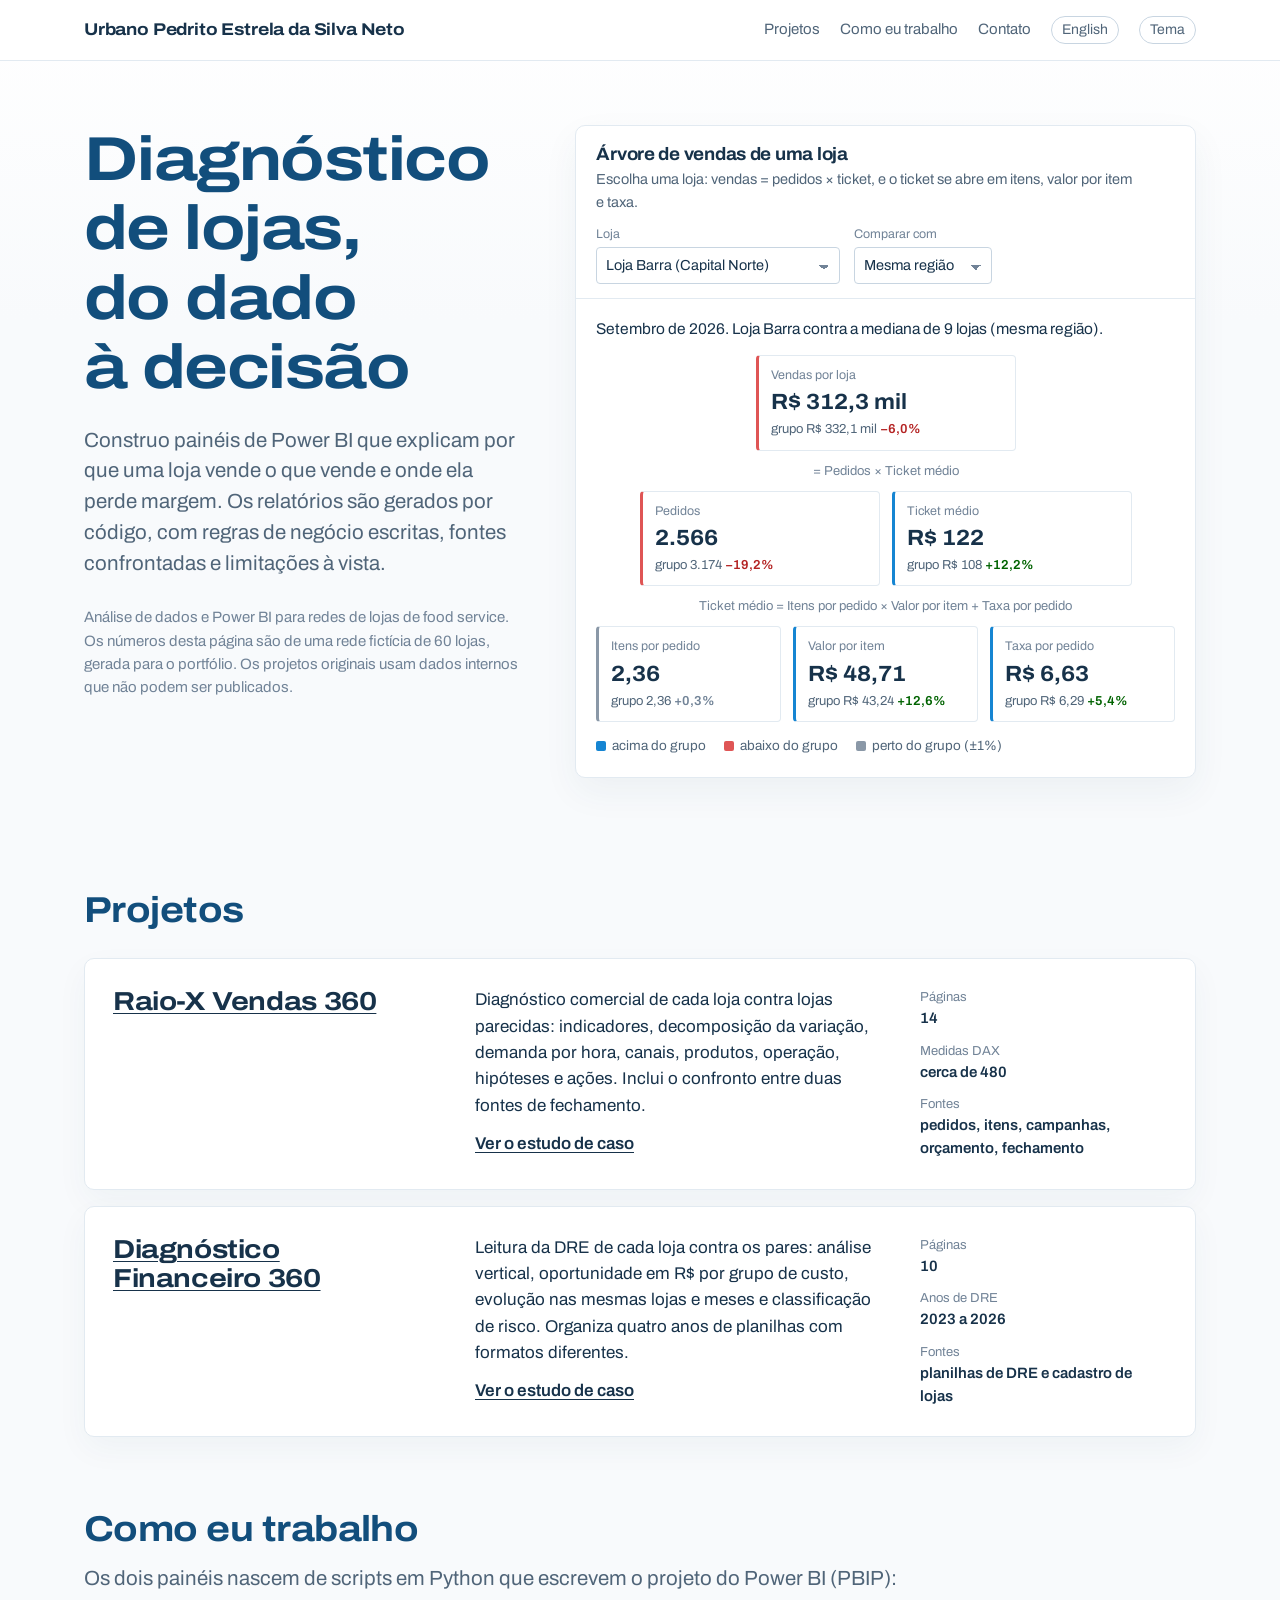
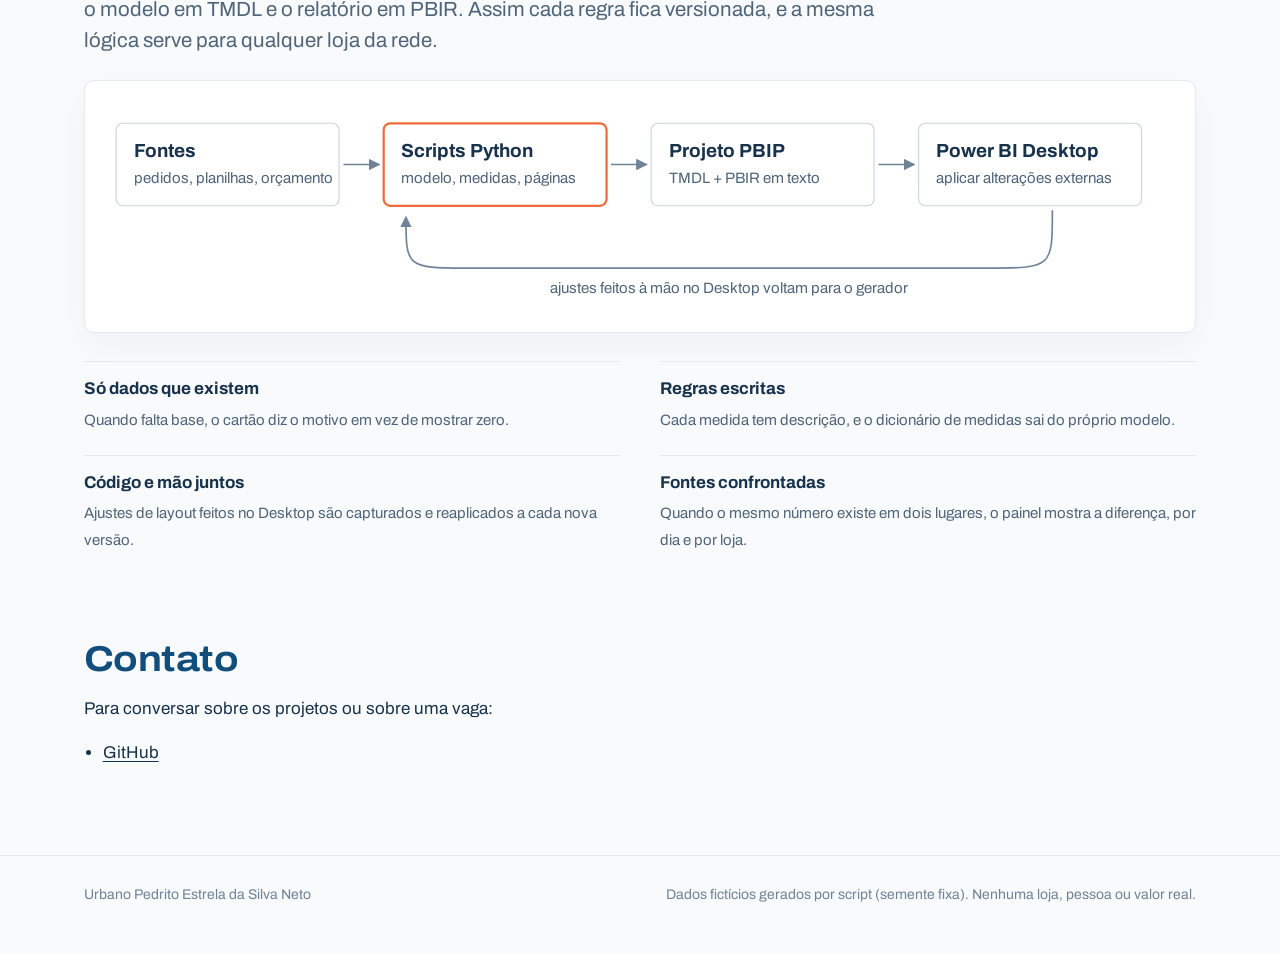
==== commit 8e932b5a: "Restaura a página inicial com o tema claro" ====
--- a/index.html
+++ b/index.html
@@ -10,7 +10,7 @@
 <link rel="preconnect" href="https://fonts.googleapis.com">
 <link rel="preconnect" href="https://fonts.gstatic.com" crossorigin>
 <link href="https://fonts.googleapis.com/css2?family=Archivo:wdth,wght@62..125,100..900&display=swap" rel="stylesheet">
-<link rel="stylesheet" href="assets/css/site.css">
+<link rel="stylesheet" href="assets/css/site.css?v=20261015b">
 <link rel="icon" href="assets/img/icone.svg" type="image/svg+xml">
 </head>
 <body data-root="">
@@ -36,6 +36,6 @@
 </main>
 <footer><div class="wrap"><span>Urbano Pedrito Estrela da Silva Neto</span><span>Dados fictícios gerados por script (semente fixa). Nenhuma loja, pessoa ou valor real.</span></div></footer>
 <noscript><div class="wrap noscript">JavaScript</div></noscript>
-<script src="assets/js/demos.js" defer></script>
+<script src="assets/js/demos.js?v=20261015b" defer></script>
 </body>
 </html>
--- a/assets/css/site.css
+++ b/assets/css/site.css
@@ -1,19 +1,19 @@
 /* Portfólio · diagnóstico de lojas — dados fictícios */
 :root {
   color-scheme: light;
-  --paper: #f3f5f7;
+  --paper: #f8fafc;
   --surface: #ffffff;
-  --ink: #17202a;
-  --ink-2: #47525e;
-  --muted: #76808b;
-  --line: #dde2e7;
-  --line-strong: #c3cad1;
-  --sel: #eb6834;        /* a loja escolhida */
-  --grp: #8a909b;        /* o grupo de comparação */
-  --third: #2a78d6;      /* terceira fonte / série */
-  --pos: #2a78d6;        /* polo positivo (divergente) */
-  --neg: #e34948;        /* polo negativo (divergente) */
-  --mid: #eceae6;        /* ponto neutro */
+  --ink: #17324a;
+  --ink-2: #506579;
+  --muted: #718397;
+  --line: #e2eaf1;
+  --line-strong: #c8d5e1;
+  --sel: #f06b3b;        /* a loja escolhida */
+  --grp: #8a98a7;        /* o grupo de comparação */
+  --third: #1685d2;      /* terceira fonte / série */
+  --pos: #1685d2;        /* polo positivo (divergente) */
+  --neg: #df5555;        /* polo negativo (divergente) */
+  --mid: #eef2f5;        /* ponto neutro */
   --good: #0ca30c; --warn: #fab219; --serious: #ec835a; --crit: #d03b3b;
   --good-text: #006300; --crit-text: #b42323;
   --focus: #2a78d6;
@@ -22,14 +22,6 @@
   --text: 68ch;
   --f: "Archivo", system-ui, "Segoe UI", sans-serif;
 }
-@media (prefers-color-scheme: dark) {
-  :root:not([data-theme="light"]) {
-    color-scheme: dark;
-    --paper: #12161b; --surface: #1a1f25; --ink: #eef1f4; --ink-2: #c3cad2; --muted: #8d97a2;
-    --line: #2a3139; --line-strong: #3a434d; --sel: #e8692f; --grp: #8a909b; --third: #3987e5;
-    --pos: #3987e5; --neg: #e66767; --mid: #383d43; --good-text: #3fc23f; --crit-text: #ff7a7a; --focus: #6da7ec;
-  }
-}
 :root[data-theme="dark"] {
   color-scheme: dark;
   --paper: #12161b; --surface: #1a1f25; --ink: #eef1f4; --ink-2: #c3cad2; --muted: #8d97a2;
@@ -40,9 +32,10 @@
 * { box-sizing: border-box; }
 html { -webkit-text-size-adjust: 100%; }
 body {
-  margin: 0; background: var(--paper); color: var(--ink);
+  margin: 0; background: linear-gradient(180deg, #ffffff 0, var(--paper) 320px); color: var(--ink);
   font-family: var(--f); font-size: 17px; line-height: 1.55; font-variation-settings: "wdth" 100;
 }
+:root[data-theme="dark"] body { background: var(--paper); }
 img, svg { max-width: 100%; }
 a { color: inherit; text-decoration-thickness: 1px; text-underline-offset: 3px; }
 a:hover { text-decoration-thickness: 2px; }
@@ -51,7 +44,8 @@
 @media (max-width: 640px) { .wrap { padding-left: max(16px, env(safe-area-inset-left, 0px)); padding-right: max(16px, env(safe-area-inset-right, 0px)); } body { font-size: 16px; } }
 
 /* ------------------------------------------------------------------ topo */
-.top { border-bottom: 1px solid var(--line); background: var(--paper); }
+.top { border-bottom: 1px solid var(--line); background: rgba(255,255,255,.88); backdrop-filter: blur(12px); }
+:root[data-theme="dark"] .top { background: rgba(18,22,27,.9); }
 .top .wrap { display: flex; align-items: center; gap: 24px; min-height: 60px; flex-wrap: wrap; }
 .brand { font-weight: 700; font-variation-settings: "wdth" 112; text-decoration: none; font-size: 17px; letter-spacing: -0.01em; }
 .top nav { display: flex; gap: 20px; margin-left: auto; flex-wrap: wrap; align-items: center; font-size: 15px; }
@@ -62,6 +56,8 @@
 
 /* ------------------------------------------------------------------ tipografia */
 h1, h2, h3 { text-wrap: balance; font-weight: 700; line-height: 1.12; margin: 0; letter-spacing: -0.015em; }
+h1, h2 { color: #124e7c; }
+:root[data-theme="dark"] h1, :root[data-theme="dark"] h2 { color: var(--ink); }
 h1 { font-size: clamp(36px, 5.4vw, 62px); font-variation-settings: "wdth" 118; letter-spacing: -0.025em; }
 h2 { font-size: clamp(26px, 3.2vw, 36px); font-variation-settings: "wdth" 112; margin-top: 72px; }
 h3 { font-size: 20px; font-variation-settings: "wdth" 106; margin-top: 36px; }
@@ -81,8 +77,8 @@
 .hero .who { margin-top: 28px; font-size: 15px; color: var(--muted); }
 @media (max-width: 960px) { .hero { grid-template-columns: 1fr; gap: 32px; padding-top: 40px; } }
 
-.projects { display: grid; gap: 0; margin-top: 28px; border-top: 1px solid var(--ink); }
-.project { display: grid; grid-template-columns: minmax(0, 4fr) minmax(0, 5fr) minmax(0, 3fr); gap: 32px; padding: 32px 0; border-bottom: 1px solid var(--line); }
+.projects { display: grid; gap: 16px; margin-top: 28px; }
+.project { display: grid; grid-template-columns: minmax(0, 4fr) minmax(0, 5fr) minmax(0, 3fr); gap: 32px; padding: 28px; background: var(--surface); border: 1px solid var(--line); border-radius: 10px; box-shadow: 0 12px 32px rgba(28,67,99,.045); }
 .project h3 { margin: 0; font-size: 26px; font-variation-settings: "wdth" 115; }
 .project p { margin: 0 0 12px; }
 .project .go { font-weight: 600; }
@@ -91,7 +87,7 @@
 .project dd { margin: 0; font-weight: 600; }
 @media (max-width: 860px) { .project { grid-template-columns: 1fr; gap: 16px; } }
 
-.pipeline { margin-top: 24px; background: var(--surface); border: 1px solid var(--line); border-radius: var(--radius); padding: 20px; overflow-x: auto; }
+.pipeline { margin-top: 24px; background: var(--surface); border: 1px solid var(--line); border-radius: 10px; padding: 20px; overflow-x: auto; box-shadow: 0 12px 32px rgba(28,67,99,.045); }
 .pipeline svg { display: block; min-width: 720px; width: 100%; height: auto; }
 .principles { display: grid; grid-template-columns: repeat(2, minmax(0, 1fr)); gap: 8px 40px; margin-top: 28px; }
 .principles div { padding: 14px 0; border-top: 1px solid var(--line); }
@@ -102,7 +98,8 @@
 /* ------------------------------------------------------------------ estudo de caso */
 .case-head { padding: 56px 0 8px; }
 .case-head .lead { margin-top: 18px; }
-.notice { margin: 28px 0 0; padding: 12px 16px; border-left: 3px solid var(--sel); background: var(--surface); font-size: 15px; color: var(--ink-2); max-width: var(--text); }
+.notice { margin: 28px 0 0; padding: 14px 18px; border-left: 3px solid var(--sel); background: #fff8f4; border-radius: 0 8px 8px 0; font-size: 15px; color: var(--ink-2); max-width: var(--text); }
+:root[data-theme="dark"] .notice { background: var(--surface); }
 .toc { display: flex; flex-wrap: wrap; gap: 8px 18px; margin: 28px 0 0; padding: 0; list-style: none; font-size: 15px; }
 .toc a { color: var(--ink-2); }
 .body { padding-bottom: 80px; }
@@ -113,7 +110,7 @@
 @media (max-width: 640px) { .rules div { grid-template-columns: 1fr; gap: 4px; } }
 
 /* ------------------------------------------------------------------ demos */
-.demo { margin: 28px 0 0; background: var(--surface); border: 1px solid var(--line); border-radius: var(--radius); }
+.demo { margin: 28px 0 0; background: var(--surface); border: 1px solid var(--line); border-radius: 10px; box-shadow: 0 14px 36px rgba(28,67,99,.055); overflow: hidden; }
 .demo-head { display: flex; flex-wrap: wrap; gap: 12px 20px; align-items: end; justify-content: space-between; padding: 18px 20px 14px; border-bottom: 1px solid var(--line); }
 .demo-head h3 { margin: 0; font-size: 18px; font-variation-settings: "wdth" 104; }
 .demo-head p { margin: 4px 0 0; font-size: 14.5px; color: var(--ink-2); }
@@ -193,7 +190,6 @@
 .badge.medio { color: #a86400; }
 .badge.baixo { color: var(--good-text); }
 :root[data-theme="dark"] .badge.medio { color: #fab219; }
-@media (prefers-color-scheme: dark) { :root:not([data-theme="light"]) .badge.medio { color: #fab219; } }
 .alert { color: var(--crit-text); font-weight: 600; }
 .ok { color: var(--muted); }
 .two { display: grid; grid-template-columns: minmax(0, 3fr) minmax(0, 2fr); gap: 28px; }
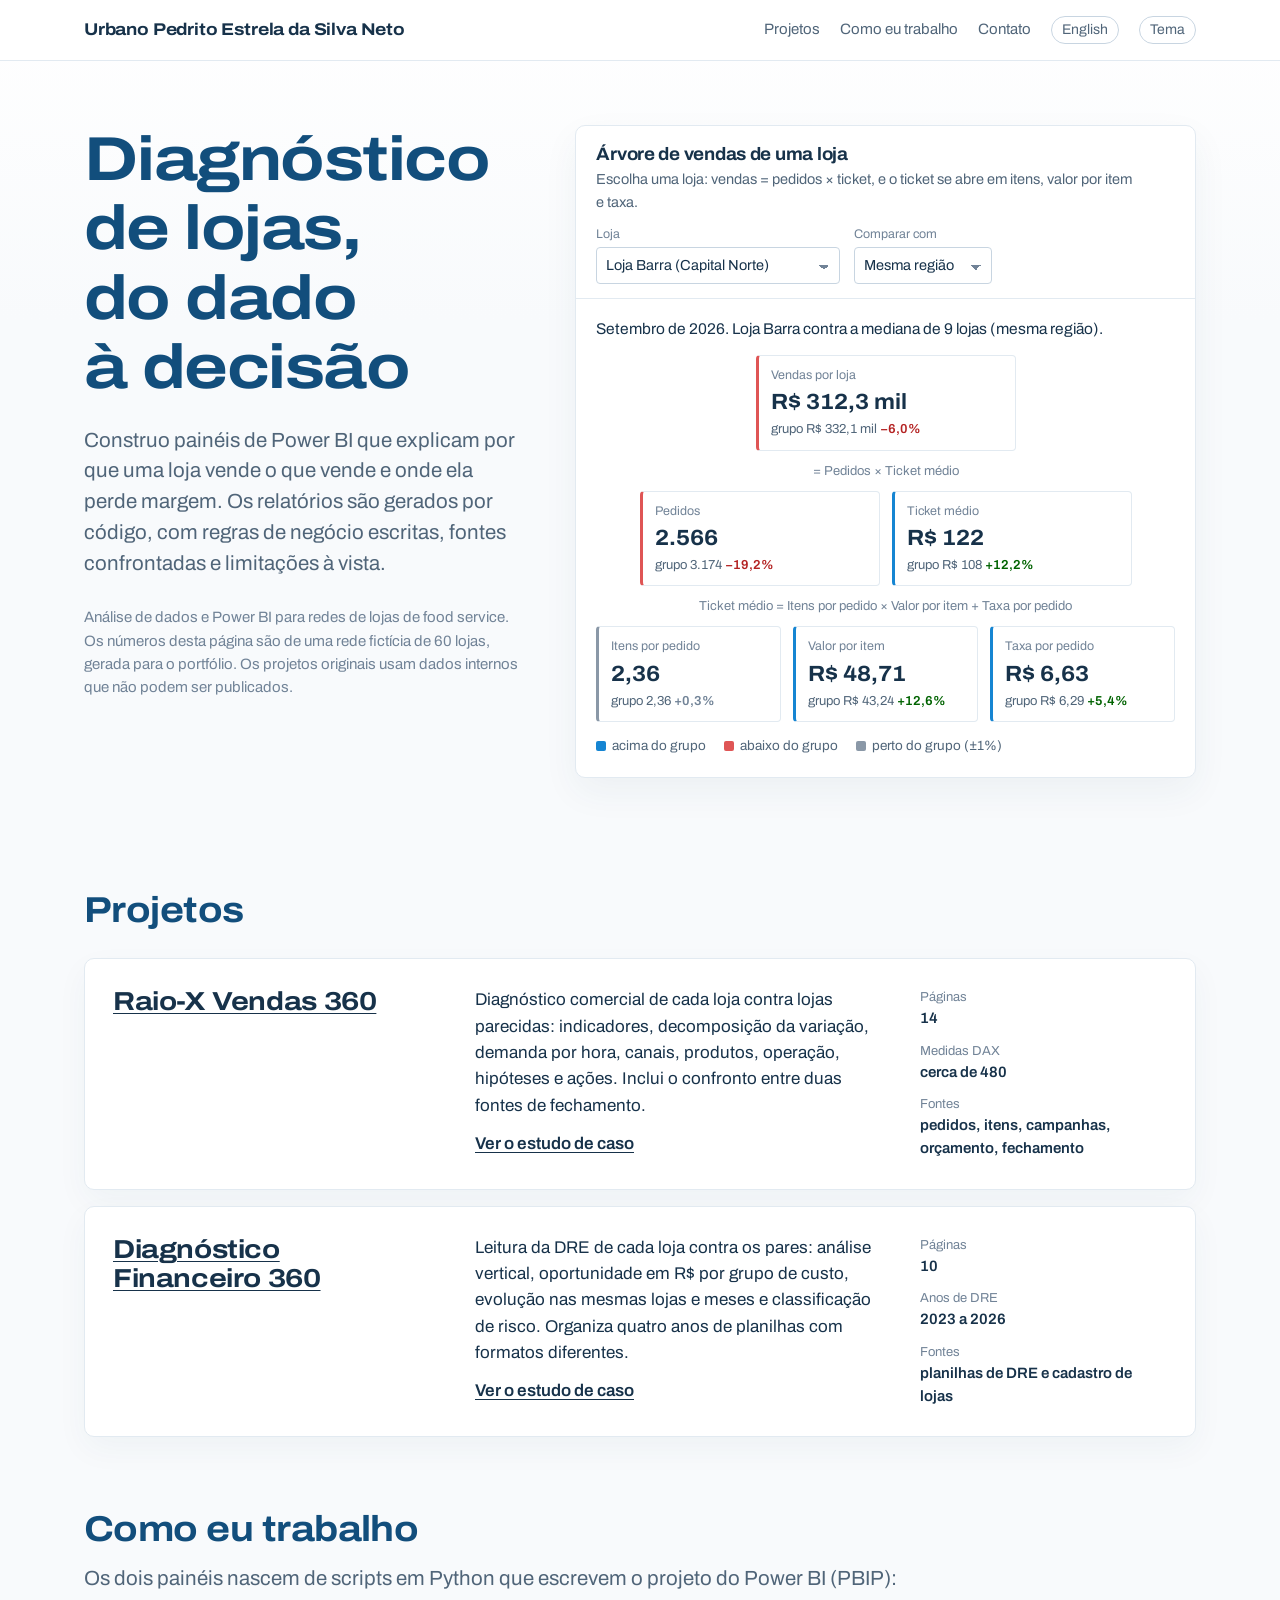
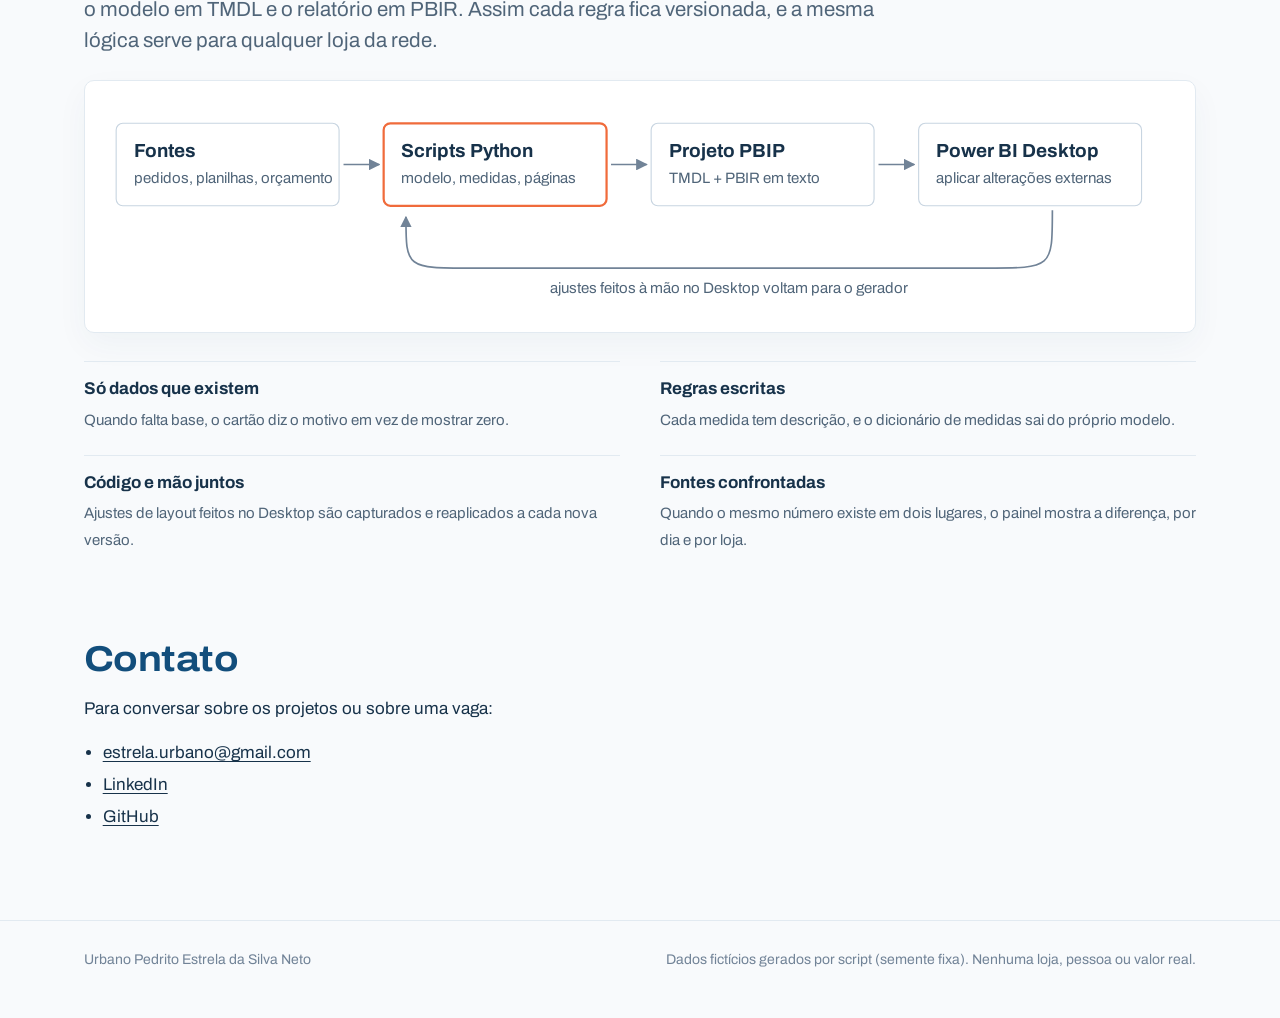
==== commit b7b18438: "Publish contact details on index.html" ====
--- a/index.html
+++ b/index.html
@@ -30,7 +30,7 @@
 <p class="lead" style="margin-top:14px">Os dois painéis nascem de scripts em Python que escrevem o projeto do Power BI (PBIP): o modelo em TMDL e o relatório em PBIR. Assim cada regra fica versionada, e a mesma lógica serve para qualquer loja da rede.</p>
 <div class="pipeline"><svg viewBox="0 0 960 190" role="img" aria-label="pipeline" xmlns="http://www.w3.org/2000/svg"><defs><marker id="arw" viewBox="0 0 10 10" refX="9" refY="5" markerWidth="7" markerHeight="7" orient="auto-start-reverse"><path d="M0,0 L10,5 L0,10 z" fill="var(--muted)"/></marker></defs><rect x="10" y="20" width="200" height="74" rx="6" fill="var(--surface)" stroke="var(--line-strong)" stroke-width="1"/><text x="26" y="50" font-size="17" font-weight="700" fill="var(--ink)">Fontes</text><text x="26" y="74" font-size="13.5" fill="var(--ink-2)">pedidos, planilhas, orçamento</text><line x1="214" y1="57" x2="246" y2="57" stroke="var(--muted)" stroke-width="1.5" marker-end="url(#arw)"/><rect x="250" y="20" width="200" height="74" rx="6" fill="var(--surface)" stroke="var(--sel)" stroke-width="2"/><text x="266" y="50" font-size="17" font-weight="700" fill="var(--ink)">Scripts Python</text><text x="266" y="74" font-size="13.5" fill="var(--ink-2)">modelo, medidas, páginas</text><line x1="454" y1="57" x2="486" y2="57" stroke="var(--muted)" stroke-width="1.5" marker-end="url(#arw)"/><rect x="490" y="20" width="200" height="74" rx="6" fill="var(--surface)" stroke="var(--line-strong)" stroke-width="1"/><text x="506" y="50" font-size="17" font-weight="700" fill="var(--ink)">Projeto PBIP</text><text x="506" y="74" font-size="13.5" fill="var(--ink-2)">TMDL + PBIR em texto</text><line x1="694" y1="57" x2="726" y2="57" stroke="var(--muted)" stroke-width="1.5" marker-end="url(#arw)"/><rect x="730" y="20" width="200" height="74" rx="6" fill="var(--surface)" stroke="var(--line-strong)" stroke-width="1"/><text x="746" y="50" font-size="17" font-weight="700" fill="var(--ink)">Power BI Desktop</text><text x="746" y="74" font-size="13.5" fill="var(--ink-2)">aplicar alterações externas</text><path d="M850,98 C850,150 850,150 790,150 L330,150 C270,150 270,150 270,104" fill="none" stroke="var(--muted)" stroke-width="1.5" stroke-dasharray="0" marker-end="url(#arw)"/><text x="560" y="172" font-size="13.5" text-anchor="middle" fill="var(--ink-2)">ajustes feitos à mão no Desktop voltam para o gerador</text></svg></div>
 <div class="principles"><div><b>Só dados que existem</b><span>Quando falta base, o cartão diz o motivo em vez de mostrar zero.</span></div><div><b>Regras escritas</b><span>Cada medida tem descrição, e o dicionário de medidas sai do próprio modelo.</span></div><div><b>Código e mão juntos</b><span>Ajustes de layout feitos no Desktop são capturados e reaplicados a cada nova versão.</span></div><div><b>Fontes confrontadas</b><span>Quando o mesmo número existe em dois lugares, o painel mostra a diferença, por dia e por loja.</span></div></div>
-<h2 id="contato">Contato</h2><p>Para conversar sobre os projetos ou sobre uma vaga:</p><ul class="plain"><li><a href="https://github.com/urbanoestrela">GitHub</a></li></ul>
+<h2 id="contato">Contato</h2><p>Para conversar sobre os projetos ou sobre uma vaga:</p><ul class="plain"><li><a href="mailto:estrela.urbano@gmail.com">estrela.urbano@gmail.com</a></li><li><a href="https://www.linkedin.com/in/urbano-e-467260116/">LinkedIn</a></li><li><a href="https://github.com/urbanoestrela">GitHub</a></li></ul>
 <div style="height:72px"></div>
 </div>
 </main>
@@ -39,3 +39,4 @@
 <script src="assets/js/demos.js?v=20261015b" defer></script>
 </body>
 </html>
+
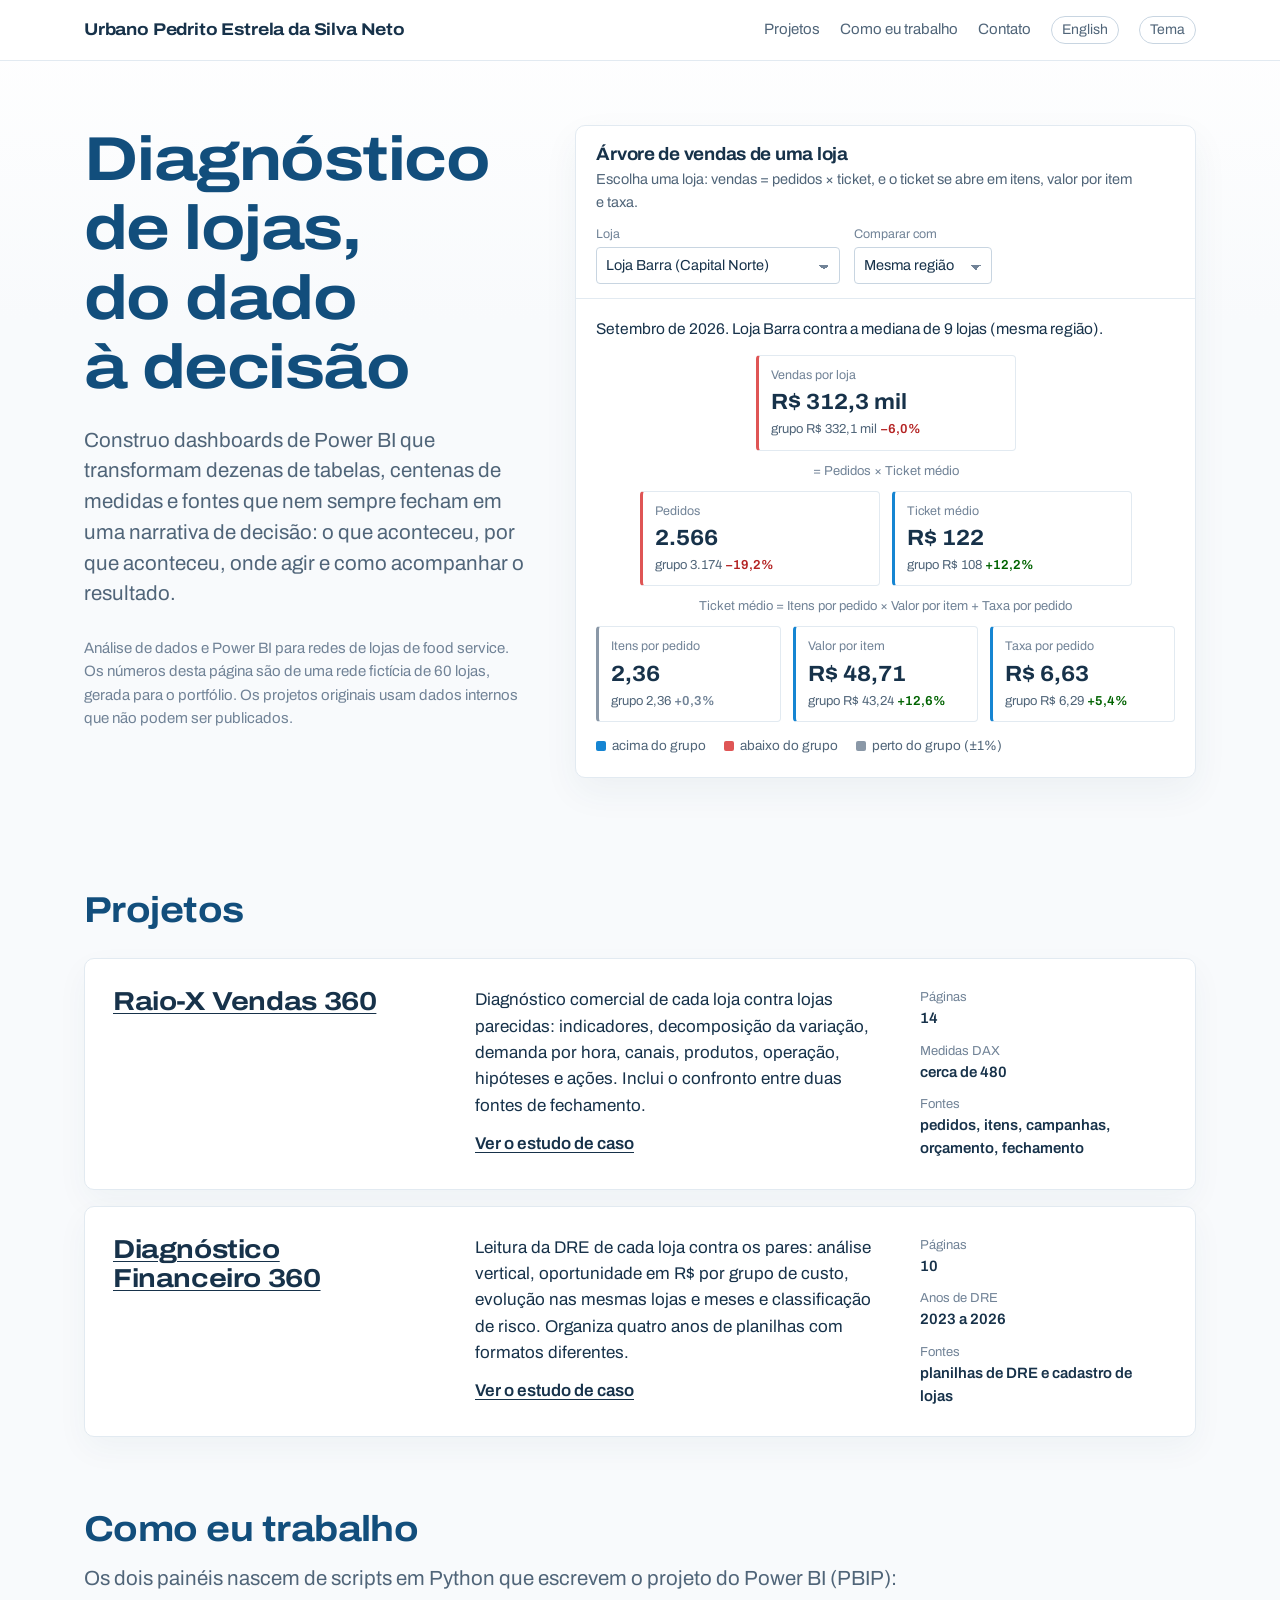
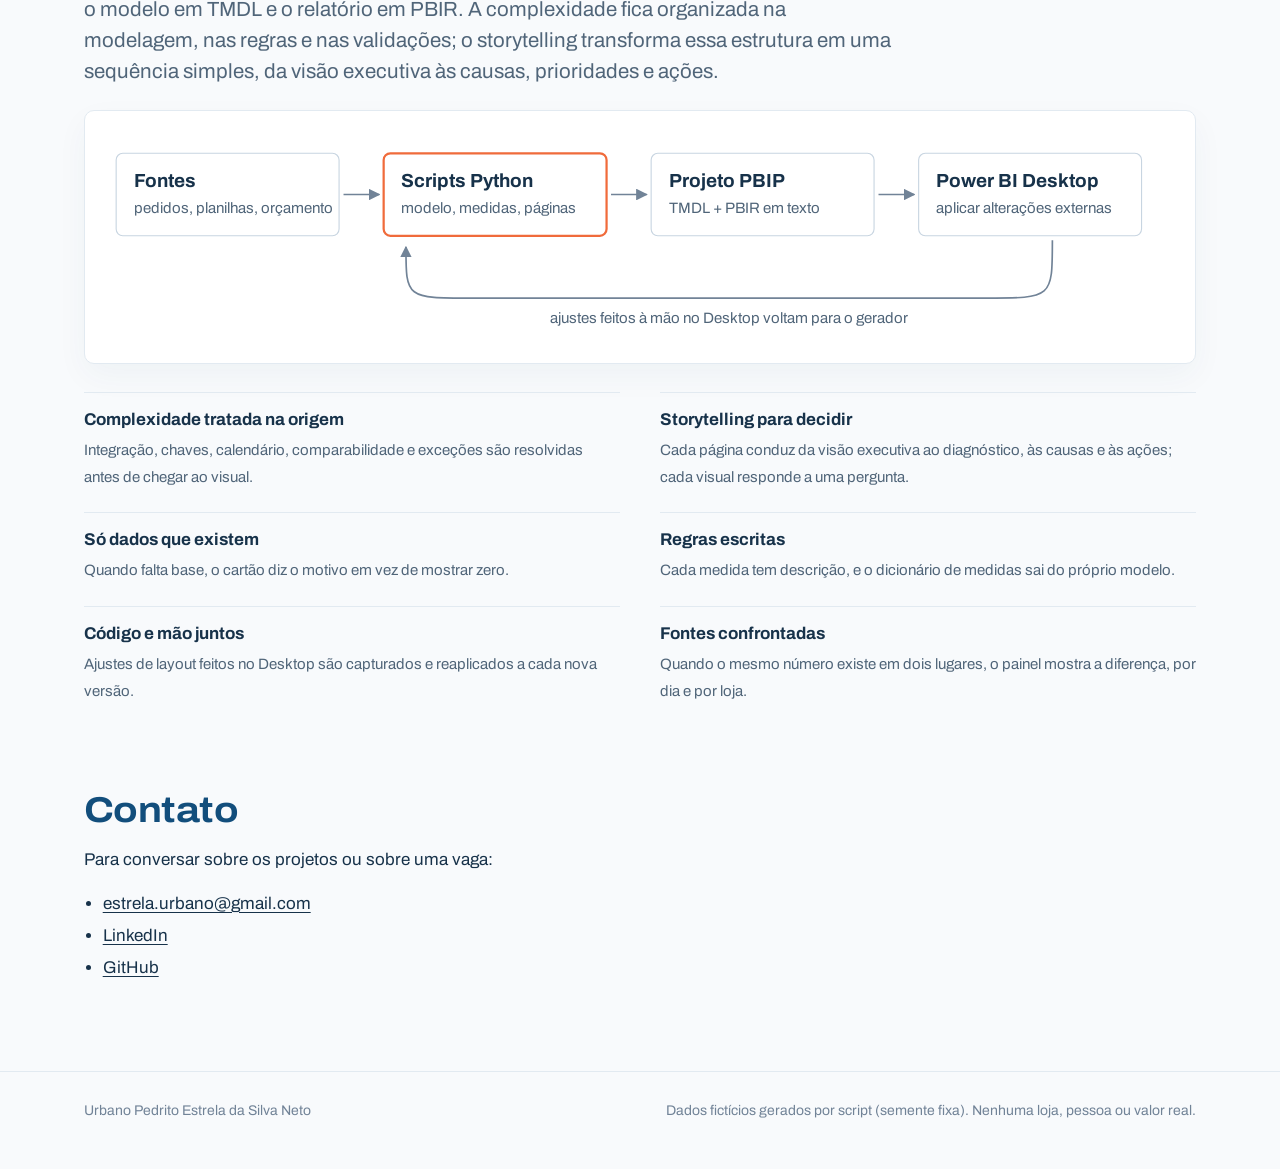
==== commit 413f3b5d: "Publish storytelling emphasis on index.html" ====
--- a/index.html
+++ b/index.html
@@ -5,7 +5,7 @@
 <meta name="viewport" content="width=device-width, initial-scale=1, viewport-fit=cover">
 <meta name="claude:viewport-fit-sides" content="cover">
 <title>Portfólio Diagnóstico 360</title>
-<meta name="description" content="Construo painéis de Power BI que explicam por que uma loja vende o que vende e onde ela perde margem. Os relatórios são gerados por código, com regras de negócio escritas, fontes confrontadas e limitações à vista.">
+<meta name="description" content="Construo dashboards de Power BI que transformam dezenas de tabelas, centenas de medidas e fontes que nem sempre fecham em uma narrativa de decisão: o que aconteceu, por que aconteceu, onde agir e como acompanhar o resultado.">
 <link rel="alternate" hreflang="en" href="en/index.html">
 <link rel="preconnect" href="https://fonts.googleapis.com">
 <link rel="preconnect" href="https://fonts.gstatic.com" crossorigin>
@@ -21,15 +21,15 @@
 <main>
 <div class="wrap">
 <section class="hero">
-<div><h1>Diagnóstico de lojas, do dado à decisão</h1><p class="lead">Construo painéis de Power BI que explicam por que uma loja vende o que vende e onde ela perde margem. Os relatórios são gerados por código, com regras de negócio escritas, fontes confrontadas e limitações à vista.</p><p class="who">Análise de dados e Power BI para redes de lojas de food service.<br>Os números desta página são de uma rede fictícia de 60 lojas, gerada para o portfólio. Os projetos originais usam dados internos que não podem ser publicados.</p></div>
+<div><h1>Diagnóstico de lojas, do dado à decisão</h1><p class="lead">Construo dashboards de Power BI que transformam dezenas de tabelas, centenas de medidas e fontes que nem sempre fecham em uma narrativa de decisão: o que aconteceu, por que aconteceu, onde agir e como acompanhar o resultado.</p><p class="who">Análise de dados e Power BI para redes de lojas de food service.<br>Os números desta página são de uma rede fictícia de 60 lojas, gerada para o portfólio. Os projetos originais usam dados internos que não podem ser publicados.</p></div>
 <div><section class="demo" data-demo="tree" data-store="1019" aria-label="Árvore de vendas de uma loja"><div class="demo-head"><div><h3>Árvore de vendas de uma loja</h3><p>Escolha uma loja: vendas = pedidos × ticket, e o ticket se abre em itens, valor por item e taxa.</p></div><div class="controls"></div></div><div class="demo-body"><p class="small">…</p></div></section></div>
 </section>
 <h2 id="projetos">Projetos</h2>
 <div class="projects"><article class="project"><h3><a href="raio-x-vendas/index.html">Raio-X Vendas 360</a></h3><div><p>Diagnóstico comercial de cada loja contra lojas parecidas: indicadores, decomposição da variação, demanda por hora, canais, produtos, operação, hipóteses e ações. Inclui o confronto entre duas fontes de fechamento.</p><a class="go" href="raio-x-vendas/index.html">Ver o estudo de caso</a></div><dl><div><dt>Páginas</dt><dd>14</dd></div><div><dt>Medidas DAX</dt><dd>cerca de 480</dd></div><div><dt>Fontes</dt><dd>pedidos, itens, campanhas, orçamento, fechamento</dd></div></dl></article><article class="project"><h3><a href="diagnostico-financeiro/index.html">Diagnóstico Financeiro 360</a></h3><div><p>Leitura da DRE de cada loja contra os pares: análise vertical, oportunidade em R$ por grupo de custo, evolução nas mesmas lojas e meses e classificação de risco. Organiza quatro anos de planilhas com formatos diferentes.</p><a class="go" href="diagnostico-financeiro/index.html">Ver o estudo de caso</a></div><dl><div><dt>Páginas</dt><dd>10</dd></div><div><dt>Anos de DRE</dt><dd>2023 a 2026</dd></div><div><dt>Fontes</dt><dd>planilhas de DRE e cadastro de lojas</dd></div></dl></article></div>
 <h2 id="como">Como eu trabalho</h2>
-<p class="lead" style="margin-top:14px">Os dois painéis nascem de scripts em Python que escrevem o projeto do Power BI (PBIP): o modelo em TMDL e o relatório em PBIR. Assim cada regra fica versionada, e a mesma lógica serve para qualquer loja da rede.</p>
+<p class="lead" style="margin-top:14px">Os dois painéis nascem de scripts em Python que escrevem o projeto do Power BI (PBIP): o modelo em TMDL e o relatório em PBIR. A complexidade fica organizada na modelagem, nas regras e nas validações; o storytelling transforma essa estrutura em uma sequência simples, da visão executiva às causas, prioridades e ações.</p>
 <div class="pipeline"><svg viewBox="0 0 960 190" role="img" aria-label="pipeline" xmlns="http://www.w3.org/2000/svg"><defs><marker id="arw" viewBox="0 0 10 10" refX="9" refY="5" markerWidth="7" markerHeight="7" orient="auto-start-reverse"><path d="M0,0 L10,5 L0,10 z" fill="var(--muted)"/></marker></defs><rect x="10" y="20" width="200" height="74" rx="6" fill="var(--surface)" stroke="var(--line-strong)" stroke-width="1"/><text x="26" y="50" font-size="17" font-weight="700" fill="var(--ink)">Fontes</text><text x="26" y="74" font-size="13.5" fill="var(--ink-2)">pedidos, planilhas, orçamento</text><line x1="214" y1="57" x2="246" y2="57" stroke="var(--muted)" stroke-width="1.5" marker-end="url(#arw)"/><rect x="250" y="20" width="200" height="74" rx="6" fill="var(--surface)" stroke="var(--sel)" stroke-width="2"/><text x="266" y="50" font-size="17" font-weight="700" fill="var(--ink)">Scripts Python</text><text x="266" y="74" font-size="13.5" fill="var(--ink-2)">modelo, medidas, páginas</text><line x1="454" y1="57" x2="486" y2="57" stroke="var(--muted)" stroke-width="1.5" marker-end="url(#arw)"/><rect x="490" y="20" width="200" height="74" rx="6" fill="var(--surface)" stroke="var(--line-strong)" stroke-width="1"/><text x="506" y="50" font-size="17" font-weight="700" fill="var(--ink)">Projeto PBIP</text><text x="506" y="74" font-size="13.5" fill="var(--ink-2)">TMDL + PBIR em texto</text><line x1="694" y1="57" x2="726" y2="57" stroke="var(--muted)" stroke-width="1.5" marker-end="url(#arw)"/><rect x="730" y="20" width="200" height="74" rx="6" fill="var(--surface)" stroke="var(--line-strong)" stroke-width="1"/><text x="746" y="50" font-size="17" font-weight="700" fill="var(--ink)">Power BI Desktop</text><text x="746" y="74" font-size="13.5" fill="var(--ink-2)">aplicar alterações externas</text><path d="M850,98 C850,150 850,150 790,150 L330,150 C270,150 270,150 270,104" fill="none" stroke="var(--muted)" stroke-width="1.5" stroke-dasharray="0" marker-end="url(#arw)"/><text x="560" y="172" font-size="13.5" text-anchor="middle" fill="var(--ink-2)">ajustes feitos à mão no Desktop voltam para o gerador</text></svg></div>
-<div class="principles"><div><b>Só dados que existem</b><span>Quando falta base, o cartão diz o motivo em vez de mostrar zero.</span></div><div><b>Regras escritas</b><span>Cada medida tem descrição, e o dicionário de medidas sai do próprio modelo.</span></div><div><b>Código e mão juntos</b><span>Ajustes de layout feitos no Desktop são capturados e reaplicados a cada nova versão.</span></div><div><b>Fontes confrontadas</b><span>Quando o mesmo número existe em dois lugares, o painel mostra a diferença, por dia e por loja.</span></div></div>
+<div class="principles"><div><b>Complexidade tratada na origem</b><span>Integração, chaves, calendário, comparabilidade e exceções são resolvidas antes de chegar ao visual.</span></div><div><b>Storytelling para decidir</b><span>Cada página conduz da visão executiva ao diagnóstico, às causas e às ações; cada visual responde a uma pergunta.</span></div><div><b>Só dados que existem</b><span>Quando falta base, o cartão diz o motivo em vez de mostrar zero.</span></div><div><b>Regras escritas</b><span>Cada medida tem descrição, e o dicionário de medidas sai do próprio modelo.</span></div><div><b>Código e mão juntos</b><span>Ajustes de layout feitos no Desktop são capturados e reaplicados a cada nova versão.</span></div><div><b>Fontes confrontadas</b><span>Quando o mesmo número existe em dois lugares, o painel mostra a diferença, por dia e por loja.</span></div></div>
 <h2 id="contato">Contato</h2><p>Para conversar sobre os projetos ou sobre uma vaga:</p><ul class="plain"><li><a href="mailto:estrela.urbano@gmail.com">estrela.urbano@gmail.com</a></li><li><a href="https://www.linkedin.com/in/urbano-e-467260116/">LinkedIn</a></li><li><a href="https://github.com/urbanoestrela">GitHub</a></li></ul>
 <div style="height:72px"></div>
 </div>
